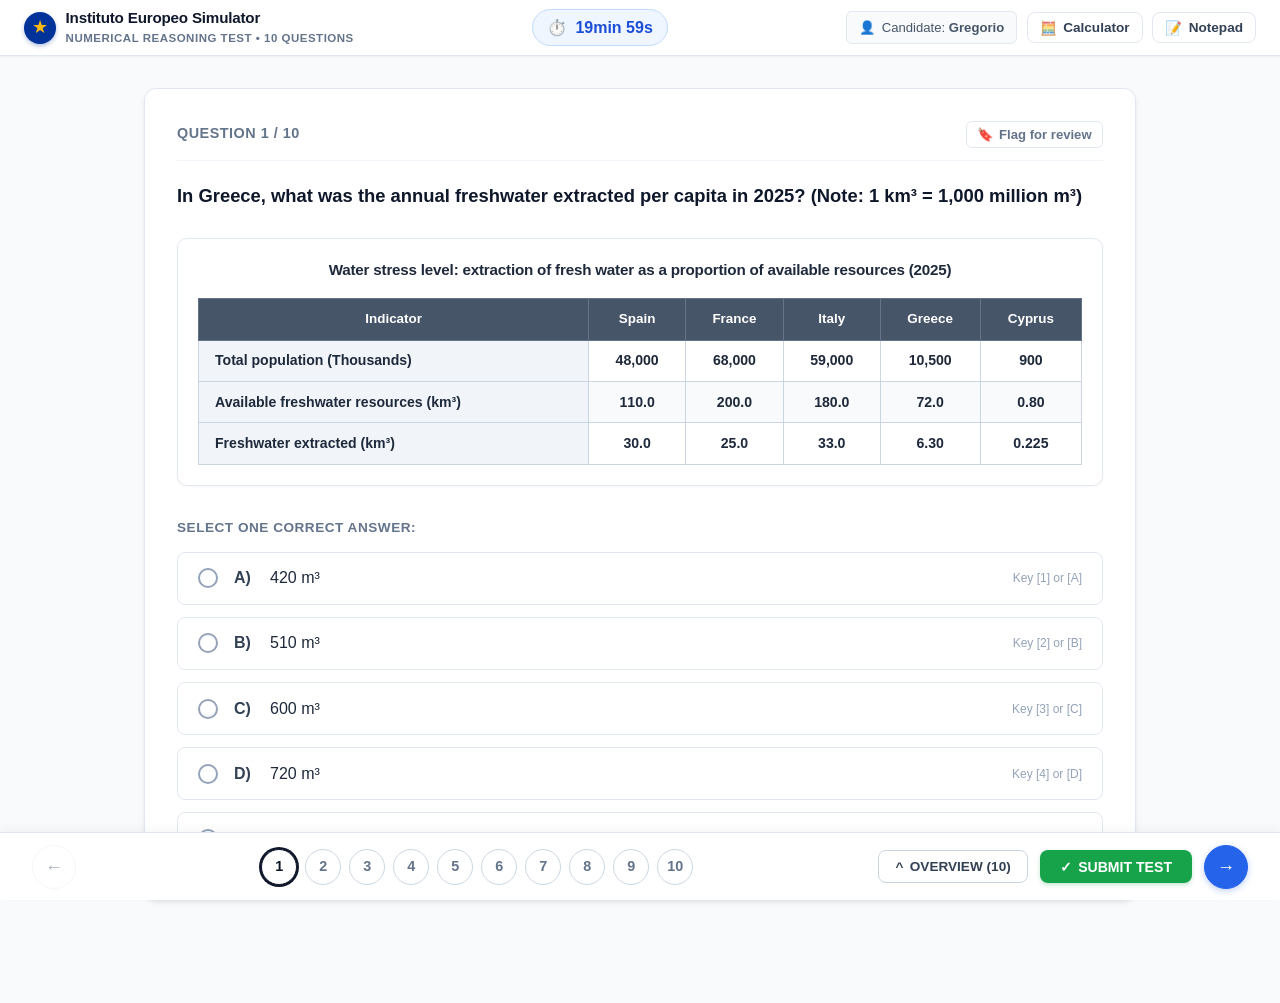
==== epso_simulator_en.html @ 8c7e6b03 "Add official EPSO Numerical Reasoning simulator in English with 10 new questions and HD graphics" ====
<!DOCTYPE html>
<html lang="en">
<head>
  <meta charset="UTF-8">
  <meta name="viewport" content="width=device-width, initial-scale=1.0">
  <title>Instituto Europeo Simulator - Numerical Reasoning Test (EPSO AD5)</title>
  <style>
    :root {
      --primary: #003399;
      --primary-light: #2563eb;
      --primary-dark: #002266;
      --accent: #fdb813;
      --bg: #f8fafc;
      --surface: #ffffff;
      --text: #1e293b;
      --text-muted: #64748b;
      --border: #e2e8f0;
      --border-dark: #cbd5e1;
      --success: #16a34a;
      --success-bg: #dcfce7;
      --danger: #dc2626;
      --danger-bg: #fee2e2;
      --warning: #d97706;
      --warning-bg: #fef3c7;
      --shadow-sm: 0 1px 2px rgba(0,0,0,0.05);
      --shadow: 0 4px 6px -1px rgba(0,0,0,0.1), 0 2px 4px -2px rgba(0,0,0,0.05);
      --shadow-lg: 0 10px 15px -3px rgba(0,0,0,0.1), 0 4px 6px -4px rgba(0,0,0,0.05);
      --font-family: -apple-system, BlinkMacSystemFont, "Segoe UI", Roboto, "Helvetica Neue", Arial, sans-serif;
    }

    * {
      box-sizing: border-box;
      margin: 0;
      padding: 0;
    }

    body {
      font-family: var(--font-family);
      background-color: var(--bg);
      color: var(--text);
      line-height: 1.5;
      min-height: 100vh;
      display: flex;
      flex-direction: column;
      user-select: none;
    }

    /* TOP HEADER */
    .top-header {
      background: #ffffff;
      border-bottom: 1px solid var(--border);
      height: 56px;
      padding: 0 1.5rem;
      display: flex;
      align-items: center;
      justify-content: space-between;
      position: sticky;
      top: 0;
      z-index: 50;
      box-shadow: var(--shadow-sm);
    }

    .header-left {
      display: flex;
      align-items: center;
      gap: 1rem;
    }

    .eu-logo-badge {
      display: flex;
      align-items: center;
      gap: 0.6rem;
      text-decoration: none;
    }

    .eu-star-logo {
      width: 32px;
      height: 32px;
      background: var(--primary);
      border-radius: 50%;
      display: flex;
      align-items: center;
      justify-content: center;
      color: var(--accent);
      font-size: 1.1rem;
      box-shadow: 0 2px 4px rgba(0,51,153,0.3);
    }

    .logo-text-wrap {
      display: flex;
      flex-direction: column;
    }

    .logo-title {
      font-size: 0.95rem;
      font-weight: 700;
      color: #0f172a;
      letter-spacing: -0.2px;
    }

    .logo-sub {
      font-size: 0.72rem;
      color: var(--text-muted);
      text-transform: uppercase;
      font-weight: 600;
      letter-spacing: 0.5px;
    }

    .header-center {
      display: flex;
      align-items: center;
      gap: 0.75rem;
    }

    .timer-pill {
      display: flex;
      align-items: center;
      gap: 0.5rem;
      background: #eff6ff;
      border: 1px solid #bfdbfe;
      color: #1d4ed8;
      padding: 0.35rem 0.9rem;
      border-radius: 9999px;
      font-weight: 700;
      font-size: 1rem;
      font-variant-numeric: tabular-nums;
      transition: all 0.3s ease;
    }

    .timer-pill.warning {
      background: var(--warning-bg);
      border-color: #fde68a;
      color: var(--warning);
      animation: pulseWarning 2s infinite;
    }

    .timer-pill.danger {
      background: var(--danger-bg);
      border-color: #fecaca;
      color: var(--danger);
      animation: pulseDanger 1s infinite;
    }

    @keyframes pulseDanger {
      0%, 100% { transform: scale(1); }
      50% { transform: scale(1.04); }
    }

    .header-right {
      display: flex;
      align-items: center;
      gap: 0.6rem;
    }

    .tool-icon-btn {
      background: #ffffff;
      border: 1px solid var(--border);
      border-radius: 8px;
      padding: 0.4rem 0.75rem;
      font-size: 0.85rem;
      font-weight: 600;
      color: #334155;
      cursor: pointer;
      display: flex;
      align-items: center;
      gap: 0.4rem;
      transition: all 0.2s;
    }

    .tool-icon-btn:hover {
      background: #f1f5f9;
      border-color: var(--border-dark);
      color: #0f172a;
    }

    .candidate-pill {
      font-size: 0.82rem;
      color: #475569;
      background: #f8fafc;
      padding: 0.35rem 0.75rem;
      border-radius: 6px;
      border: 1px solid var(--border);
      display: flex;
      align-items: center;
      gap: 0.4rem;
    }

    /* MAIN CONTAINER */
    .exam-wrapper {
      flex: 1;
      max-width: 1040px;
      width: 100%;
      margin: 0 auto;
      padding: 2rem 1.5rem 6.5rem 1.5rem;
    }

    /* QUESTION CARD */
    .question-card {
      background: #ffffff;
      border-radius: 12px;
      border: 1px solid var(--border);
      box-shadow: var(--shadow);
      padding: 2rem;
      position: relative;
    }

    .question-header {
      display: flex;
      justify-content: space-between;
      align-items: center;
      margin-bottom: 1.25rem;
      border-bottom: 1px solid #f1f5f9;
      padding-bottom: 0.75rem;
    }

    .question-number-badge {
      font-size: 0.9rem;
      font-weight: 700;
      color: var(--text-muted);
      text-transform: uppercase;
      letter-spacing: 0.5px;
    }

    .btn-flag-toggle {
      background: none;
      border: 1px solid var(--border);
      border-radius: 6px;
      padding: 0.3rem 0.65rem;
      font-size: 0.82rem;
      font-weight: 600;
      color: var(--text-muted);
      cursor: pointer;
      display: flex;
      align-items: center;
      gap: 0.35rem;
      transition: all 0.2s;
    }

    .btn-flag-toggle.flagged {
      background: #fef3c7;
      border-color: #f59e0b;
      color: #b45309;
    }

    .question-prompt {
      font-size: 1.15rem;
      font-weight: 600;
      color: #0f172a;
      line-height: 1.6;
      margin-bottom: 1.75rem;
    }

    /* VISUAL CONTAINER (TABLES / CHARTS) */
    .visual-wrapper {
      background: #ffffff;
      border: 1px solid #e2e8f0;
      border-radius: 10px;
      padding: 1.25rem;
      margin-bottom: 2rem;
      box-shadow: 0 1px 3px rgba(0,0,0,0.03);
    }

    .visual-title {
      font-size: 0.95rem;
      font-weight: 700;
      color: #1e293b;
      text-align: center;
      margin-bottom: 1rem;
      letter-spacing: -0.2px;
    }

    .table-container {
      overflow-x: auto;
      margin: 0 auto;
    }

    .official-table {
      width: 100%;
      border-collapse: collapse;
      font-size: 0.88rem;
      text-align: center;
    }

    .official-table th {
      background-color: #475569;
      color: #ffffff;
      font-weight: 600;
      padding: 0.65rem 0.75rem;
      border: 1px solid #64748b;
      font-size: 0.84rem;
    }

    .official-table td {
      padding: 0.6rem 0.75rem;
      border: 1px solid #cbd5e1;
      color: #1e293b;
    }

    .official-table tr:nth-child(even) {
      background-color: #f8fafc;
    }

    .official-table tr:hover {
      background-color: #f1f5f9;
    }

    .official-table .row-header {
      background-color: #f1f5f9;
      font-weight: 600;
      text-align: left;
      padding-left: 1rem;
    }

    /* CHART SVG STYLING */
    .chart-svg-container {
      width: 100%;
      display: flex;
      justify-content: center;
      align-items: center;
    }

    .chart-svg {
      max-width: 100%;
      height: auto;
      display: block;
    }

    /* OPTIONS LIST */
    .options-title {
      font-size: 0.85rem;
      font-weight: 700;
      color: var(--text-muted);
      text-transform: uppercase;
      letter-spacing: 0.5px;
      margin-bottom: 0.85rem;
    }

    .options-list {
      display: flex;
      flex-direction: column;
      gap: 0.75rem;
    }

    .option-item {
      display: flex;
      align-items: center;
      background: #ffffff;
      border: 1.5px solid #e2e8f0;
      border-radius: 8px;
      padding: 0.85rem 1.25rem;
      cursor: pointer;
      transition: all 0.2s cubic-bezier(0.4, 0, 0.2, 1);
      position: relative;
    }

    .option-item:hover {
      border-color: #93c5fd;
      background: #f8fafc;
    }

    .option-item.selected {
      border-color: var(--primary-light);
      background: #eff6ff;
      box-shadow: 0 0 0 1px var(--primary-light);
    }

    .option-radio {
      width: 20px;
      height: 20px;
      border: 2px solid #94a3b8;
      border-radius: 50%;
      margin-right: 1rem;
      display: flex;
      align-items: center;
      justify-content: center;
      flex-shrink: 0;
      transition: all 0.2s;
    }

    .option-item.selected .option-radio {
      border-color: var(--primary-light);
      background: var(--primary-light);
    }

    .option-radio-dot {
      width: 8px;
      height: 8px;
      background: #ffffff;
      border-radius: 50%;
      display: none;
    }

    .option-item.selected .option-radio-dot {
      display: block;
    }

    .option-letter {
      font-weight: 700;
      font-size: 1rem;
      color: #334155;
      margin-right: 0.75rem;
      min-width: 24px;
    }

    .option-item.selected .option-letter {
      color: var(--primary-dark);
    }

    .option-text {
      font-size: 1rem;
      color: #1e293b;
      font-weight: 500;
      flex: 1;
    }

    .option-shortcut {
      font-size: 0.75rem;
      color: #94a3b8;
      margin-left: 0.75rem;
    }

    /* FIXED BOTTOM NAVIGATION BAR */
    .bottom-navbar {
      position: fixed;
      bottom: 0;
      left: 0;
      right: 0;
      height: 68px;
      background: #ffffff;
      border-top: 1px solid var(--border);
      padding: 0 2rem;
      display: flex;
      align-items: center;
      justify-content: space-between;
      box-shadow: 0 -4px 10px rgba(0,0,0,0.03);
      z-index: 45;
    }

    .nav-arrow-btn {
      width: 44px;
      height: 44px;
      border-radius: 50%;
      border: 1px solid var(--border);
      background: #ffffff;
      color: #334155;
      font-size: 1.15rem;
      display: flex;
      align-items: center;
      justify-content: center;
      cursor: pointer;
      transition: all 0.2s;
    }

    .nav-arrow-btn:hover:not(:disabled) {
      background: #f1f5f9;
      border-color: var(--border-dark);
      color: #0f172a;
    }

    .nav-arrow-btn:disabled {
      opacity: 0.4;
      cursor: not-allowed;
    }

    .nav-arrow-btn.btn-next-active {
      background: var(--primary-light);
      border-color: var(--primary-light);
      color: #ffffff;
      box-shadow: 0 2px 6px rgba(37,99,235,0.3);
    }

    .nav-arrow-btn.btn-next-active:hover:not(:disabled) {
      background: #1d4ed8;
      border-color: #1d4ed8;
    }

    .nav-question-matrix {
      display: flex;
      align-items: center;
      gap: 0.5rem;
    }

    .nav-circle {
      width: 36px;
      height: 36px;
      border-radius: 50%;
      border: 1.5px solid #cbd5e1;
      background: #ffffff;
      color: #64748b;
      font-weight: 600;
      font-size: 0.9rem;
      display: flex;
      align-items: center;
      justify-content: center;
      cursor: pointer;
      position: relative;
      transition: all 0.2s;
    }

    .nav-circle:hover {
      border-color: #94a3b8;
      color: #1e293b;
    }

    .nav-circle.active {
      border-color: #0f172a;
      color: #0f172a;
      font-weight: 800;
      box-shadow: 0 0 0 2px #0f172a;
    }

    .nav-circle.answered {
      background: #e0f2fe;
      border-color: #0284c7;
      color: #0369a1;
      font-weight: 700;
    }

    .nav-circle.active.answered {
      border-color: #0f172a;
      box-shadow: 0 0 0 2px #0f172a;
    }

    .nav-circle.flagged::after {
      content: '';
      position: absolute;
      top: -2px;
      right: -2px;
      width: 9px;
      height: 9px;
      background: #f59e0b;
      border-radius: 50%;
      border: 1.5px solid #ffffff;
    }

    .nav-right-actions {
      display: flex;
      align-items: center;
      gap: 0.75rem;
    }

    .btn-overview {
      background: #ffffff;
      border: 1.5px solid #cbd5e1;
      color: #334155;
      font-weight: 700;
      font-size: 0.85rem;
      padding: 0.5rem 1rem;
      border-radius: 8px;
      cursor: pointer;
      display: flex;
      align-items: center;
      gap: 0.4rem;
      transition: all 0.2s;
    }

    .btn-overview:hover {
      background: #f8fafc;
      border-color: #94a3b8;
    }

    .btn-submit-exam {
      background: var(--success);
      color: #ffffff;
      border: none;
      font-weight: 700;
      font-size: 0.88rem;
      padding: 0.55rem 1.25rem;
      border-radius: 8px;
      cursor: pointer;
      display: flex;
      align-items: center;
      gap: 0.4rem;
      transition: all 0.2s;
      box-shadow: 0 2px 4px rgba(22,163,74,0.25);
    }

    .btn-submit-exam:hover {
      background: #15803d;
    }

    /* FLOATING WINDOWS (CALCULATOR & NOTEPAD) */
    .floating-window {
      position: fixed;
      background: #ffffff;
      border-radius: 12px;
      border: 1px solid var(--border-dark);
      box-shadow: var(--shadow-lg);
      z-index: 100;
      display: flex;
      flex-direction: column;
      overflow: hidden;
      width: 320px;
    }

    .floating-window.hidden {
      display: none;
    }

    .window-header {
      background: #f1f5f9;
      border-bottom: 1px solid var(--border);
      padding: 0.65rem 1rem;
      display: flex;
      align-items: center;
      justify-content: space-between;
      cursor: move;
      user-select: none;
    }

    .window-title {
      font-size: 0.85rem;
      font-weight: 700;
      color: #334155;
      display: flex;
      align-items: center;
      gap: 0.4rem;
    }

    .window-close-btn {
      background: none;
      border: none;
      color: #64748b;
      cursor: pointer;
      font-size: 1rem;
      font-weight: 700;
      padding: 0.2rem 0.4rem;
      border-radius: 4px;
    }

    .window-close-btn:hover {
      background: #e2e8f0;
      color: #0f172a;
    }

    /* CALCULATOR STYLES */
    .calc-screen {
      background: #0f172a;
      color: #ffffff;
      padding: 0.75rem 1rem;
      text-align: right;
    }

    .calc-history {
      font-size: 0.75rem;
      color: #94a3b8;
      min-height: 16px;
      overflow: hidden;
      text-overflow: ellipsis;
      white-space: nowrap;
    }

    .calc-main-display {
      font-size: 1.6rem;
      font-weight: 700;
      letter-spacing: 0.5px;
      font-variant-numeric: tabular-nums;
      overflow: hidden;
      text-overflow: ellipsis;
      white-space: nowrap;
    }

    .calc-pad {
      padding: 0.75rem;
      display: grid;
      grid-template-columns: repeat(4, 1fr);
      gap: 0.4rem;
      background: #f8fafc;
    }

    .calc-btn {
      height: 42px;
      background: #ffffff;
      border: 1px solid #cbd5e1;
      border-radius: 6px;
      font-size: 1rem;
      font-weight: 600;
      color: #1e293b;
      cursor: pointer;
      display: flex;
      align-items: center;
      justify-content: center;
      transition: all 0.15s;
    }

    .calc-btn:hover {
      background: #f1f5f9;
      border-color: #94a3b8;
    }

    .calc-btn:active {
      background: #e2e8f0;
      transform: scale(0.97);
    }

    .calc-btn.btn-op {
      background: #e0f2fe;
      border-color: #bae6fd;
      color: #0369a1;
      font-weight: 700;
    }

    .calc-btn.btn-mem {
      background: #fef3c7;
      border-color: #fde68a;
      color: #92400e;
      font-size: 0.8rem;
    }

    .calc-btn.btn-eq {
      background: var(--primary-light);
      border-color: var(--primary-light);
      color: #ffffff;
      font-weight: 700;
      grid-column: span 2;
    }

    .calc-btn.btn-eq:hover {
      background: #1d4ed8;
    }

    /* NOTEPAD STYLES */
    .notepad-area {
      width: 100%;
      height: 220px;
      border: none;
      padding: 0.85rem;
      font-family: monospace;
      font-size: 0.9rem;
      line-height: 1.5;
      resize: vertical;
      outline: none;
      background: #ffffff;
      color: #1e293b;
    }

    .notepad-bar {
      display: flex;
      justify-content: space-between;
      align-items: center;
      padding: 0.5rem 0.85rem;
      background: #f8fafc;
      border-top: 1px solid var(--border);
      font-size: 0.75rem;
      color: var(--text-muted);
    }

    /* MODAL OVERLAYS */
    .modal-backdrop {
      position: fixed;
      top: 0;
      left: 0;
      right: 0;
      bottom: 0;
      background: rgba(15, 23, 42, 0.6);
      backdrop-filter: blur(2px);
      z-index: 1000;
      display: flex;
      align-items: center;
      justify-content: center;
      padding: 1.5rem;
    }

    .modal-backdrop.hidden {
      display: none;
    }

    .modal-box {
      background: #ffffff;
      border-radius: 12px;
      box-shadow: var(--shadow-lg);
      max-width: 580px;
      width: 100%;
      overflow: hidden;
      animation: modalFadeIn 0.2s ease-out;
    }

    @keyframes modalFadeIn {
      from { opacity: 0; transform: scale(0.96); }
      to { opacity: 1; transform: scale(1); }
    }

    .modal-header {
      padding: 1.25rem 1.5rem;
      border-bottom: 1px solid var(--border);
      display: flex;
      align-items: center;
      justify-content: space-between;
      background: #f8fafc;
    }

    .modal-header h3 {
      font-size: 1.1rem;
      color: #0f172a;
      font-weight: 700;
    }

    .modal-body {
      padding: 1.5rem;
      max-height: 70vh;
      overflow-y: auto;
    }

    .modal-footer {
      padding: 1rem 1.5rem;
      border-top: 1px solid var(--border);
      background: #f8fafc;
      display: flex;
      justify-content: flex-end;
      gap: 0.75rem;
    }

    .overview-grid {
      display: grid;
      grid-template-columns: repeat(5, 1fr);
      gap: 0.75rem;
      margin: 1rem 0;
    }

    .overview-item {
      border: 1px solid var(--border);
      border-radius: 8px;
      padding: 0.75rem;
      text-align: center;
      cursor: pointer;
      background: #ffffff;
      transition: all 0.2s;
    }

    .overview-item:hover {
      border-color: var(--primary-light);
      background: #eff6ff;
    }

    .overview-num {
      font-weight: 700;
      font-size: 1rem;
      color: #0f172a;
    }

    .overview-status {
      font-size: 0.72rem;
      text-transform: uppercase;
      font-weight: 700;
      margin-top: 0.25rem;
    }

    .status-unanswered { color: #94a3b8; }
    .status-answered { color: #0284c7; }
    .status-flagged { color: #d97706; }

    /* RESULTS VIEW */
    .results-container {
      max-width: 960px;
      margin: 0 auto;
      padding: 2rem 1.5rem;
    }

    .results-summary-card {
      background: #ffffff;
      border-radius: 12px;
      border: 1px solid var(--border);
      padding: 2.5rem;
      text-align: center;
      margin-bottom: 2rem;
      box-shadow: var(--shadow);
    }

    .results-score-badge {
      display: inline-flex;
      align-items: center;
      justify-content: center;
      width: 110px;
      height: 110px;
      border-radius: 50%;
      background: #eff6ff;
      border: 4px solid var(--primary-light);
      color: var(--primary);
      font-size: 2.2rem;
      font-weight: 800;
      margin-bottom: 1.25rem;
    }

    .results-score-badge.pass {
      background: #dcfce7;
      border-color: #22c55e;
      color: #15803d;
    }

    .results-score-badge.fail {
      background: #fee2e2;
      border-color: #ef4444;
      color: #b91c1c;
    }

    .result-outcome-title {
      font-size: 1.6rem;
      font-weight: 800;
      color: #0f172a;
      margin-bottom: 0.5rem;
    }

    .result-outcome-desc {
      color: var(--text-muted);
      font-size: 1rem;
      max-width: 580px;
      margin: 0 auto 1.5rem auto;
    }

    .stats-pills {
      display: flex;
      justify-content: center;
      gap: 1.5rem;
      flex-wrap: wrap;
      margin-bottom: 1.5rem;
    }

    .stat-pill {
      background: #f8fafc;
      border: 1px solid var(--border);
      border-radius: 8px;
      padding: 0.65rem 1.25rem;
      text-align: center;
    }

    .stat-val {
      font-size: 1.25rem;
      font-weight: 700;
      color: #0f172a;
    }

    .stat-lbl {
      font-size: 0.75rem;
      text-transform: uppercase;
      font-weight: 600;
      color: var(--text-muted);
    }

    .review-section-title {
      font-size: 1.25rem;
      font-weight: 700;
      color: #0f172a;
      margin-bottom: 1.25rem;
      display: flex;
      align-items: center;
      justify-content: space-between;
    }

    .review-card {
      background: #ffffff;
      border: 1px solid var(--border);
      border-radius: 10px;
      padding: 1.5rem;
      margin-bottom: 1.5rem;
      box-shadow: var(--shadow-sm);
    }

    .review-card-header {
      display: flex;
      justify-content: space-between;
      align-items: center;
      margin-bottom: 0.75rem;
      padding-bottom: 0.5rem;
      border-bottom: 1px solid #f1f5f9;
    }

    .review-q-title {
      font-weight: 700;
      font-size: 1rem;
      color: #0f172a;
    }

    .review-badge {
      padding: 0.25rem 0.6rem;
      border-radius: 9999px;
      font-size: 0.78rem;
      font-weight: 700;
    }

    .review-badge.correct {
      background: #dcfce7;
      color: #15803d;
    }

    .review-badge.incorrect {
      background: #fee2e2;
      color: #b91c1c;
    }

    .review-badge.blank {
      background: #f1f5f9;
      color: #64748b;
    }

    .solution-box {
      background: #f0fdf4;
      border: 1px solid #bbf7d0;
      border-radius: 8px;
      padding: 1rem 1.25rem;
      margin-top: 1rem;
    }

    .solution-title {
      font-weight: 700;
      color: #166534;
      font-size: 0.9rem;
      margin-bottom: 0.4rem;
      display: flex;
      align-items: center;
      gap: 0.4rem;
    }

    .solution-text {
      font-size: 0.92rem;
      color: #14532d;
      line-height: 1.6;
    }

    .btn-retake {
      background: var(--primary);
      color: #ffffff;
      border: none;
      padding: 0.75rem 1.75rem;
      font-size: 1rem;
      font-weight: 700;
      border-radius: 8px;
      cursor: pointer;
      transition: all 0.2s;
    }

    .btn-retake:hover {
      background: var(--primary-dark);
    }
  </style>
</head>
<body>

  <!-- TOP HEADER -->
  <header class="top-header">
    <div class="header-left">
      <div class="eu-logo-badge">
        <div class="eu-star-logo">★</div>
        <div class="logo-text-wrap">
          <span class="logo-title">Instituto Europeo Simulator</span>
          <span class="logo-sub">Numerical Reasoning Test • 10 Questions</span>
        </div>
      </div>
    </div>

    <div class="header-center">
      <div id="exam-timer" class="timer-pill" title="Time remaining: 2 minutes per question (Official EPSO format)">
        <span>⏱️</span>
        <span id="timer-display">20min 00s</span>
      </div>
    </div>

    <div class="header-right">
      <div class="candidate-pill">
        <span>👤</span>
        <span>Candidate: <strong>Gregorio</strong></span>
      </div>
      <button id="btn-toggle-calculator" class="tool-icon-btn" title="Open Official Calculator (Alt+C)">
        <span>🧮</span>
        <span>Calculator</span>
      </button>
      <button id="btn-toggle-notepad" class="tool-icon-btn" title="Open Scratchpad / Notes (Alt+N)">
        <span>📝</span>
        <span>Notepad</span>
      </button>
    </div>
  </header>

  <!-- TEST WORKSPACE -->
  <main class="exam-wrapper" id="exam-workspace">
    <div class="question-card">
      <div class="question-header">
        <span class="question-number-badge" id="q-counter">Question 1 / 10</span>
        <button id="btn-flag" class="btn-flag-toggle" title="Flag this question to review later (Key: F)">
          <span id="flag-icon">🔖</span>
          <span id="flag-label">Flag for review</span>
        </button>
      </div>

      <h2 class="question-prompt" id="q-prompt">Loading question...</h2>

      <!-- Visual Area (Table or SVG Chart) -->
      <div class="visual-wrapper" id="visual-container">
        <!-- Rendered dynamically -->
      </div>

      <!-- Multiple Choice Options -->
      <div class="options-title">Select one correct answer:</div>
      <div class="options-list" id="options-container">
        <!-- Rendered dynamically -->
      </div>
    </div>
  </main>

  <!-- FIXED BOTTOM NAVIGATION BAR -->
  <nav class="bottom-navbar" id="bottom-navbar">
    <button id="btn-prev" class="nav-arrow-btn" title="Previous question (←)" disabled>
      ←
    </button>

    <div class="nav-question-matrix" id="nav-matrix">
      <!-- 10 Question Circles -->
    </div>

    <div class="nav-right-actions">
      <button id="btn-open-overview" class="btn-overview" title="Review all question statuses">
        <span>^</span>
        <span>OVERVIEW (10)</span>
      </button>

      <button id="btn-submit" class="btn-submit-exam" title="Finish and grade test">
        <span>✓</span>
        <span>SUBMIT TEST</span>
      </button>

      <button id="btn-next" class="nav-arrow-btn btn-next-active" title="Next question (→)">
        →
      </button>
    </div>
  </nav>

  <!-- RESULTS SCREEN (HIDDEN INITIALLY) -->
  <section class="results-container" id="results-view" style="display:none;">
    <div class="results-summary-card">
      <div id="results-badge" class="results-score-badge pass">8/10</div>
      <h2 class="result-outcome-title" id="results-title">Test Completed Successfully!</h2>
      <p class="result-outcome-desc" id="results-desc">
        You have completed the official EPSO AD5 Numerical Reasoning Test. Here is your detailed score and step-by-step breakdown.
      </p>

      <div class="stats-pills">
        <div class="stat-pill">
          <div class="stat-val" id="stat-score">8 / 10</div>
          <div class="stat-lbl">Final Score</div>
        </div>
        <div class="stat-pill">
          <div class="stat-val" id="stat-percent">80%</div>
          <div class="stat-lbl">Percentage</div>
        </div>
        <div class="stat-pill">
          <div class="stat-val" id="stat-time">14m 20s</div>
          <div class="stat-lbl">Time Elapsed</div>
        </div>
        <div class="stat-pill">
          <div class="stat-val" id="stat-status" style="color:#16a34a;">PASSED</div>
          <div class="stat-lbl">EPSO Threshold (≥ 50%)</div>
        </div>
      </div>

      <button id="btn-retake" class="btn-retake">🔄 Retake Test (New Attempt)</button>
    </div>

    <div class="review-section-title">
      <span>Question-by-Question Detailed Review & Step-by-Step Solutions</span>
    </div>

    <div id="review-cards-list">
      <!-- Generated dynamically -->
    </div>
  </section>

  <!-- FLOATING CALCULATOR -->
  <div id="calc-win" class="floating-window hidden" style="top:75px; right:30px;">
    <div class="window-header" id="calc-drag-handle">
      <div class="window-title">
        <span>🧮</span>
        <span>Official Basic Calculator</span>
      </div>
      <button class="window-close-btn" id="btn-close-calc">✕</button>
    </div>
    <div class="calc-screen">
      <div class="calc-history" id="calc-history">&nbsp;</div>
      <div class="calc-main-display" id="calc-display">0</div>
    </div>
    <div class="calc-pad">
      <button class="calc-btn btn-mem" data-action="mc">MC</button>
      <button class="calc-btn btn-mem" data-action="mr">MR</button>
      <button class="calc-btn btn-mem" data-action="m-minus">M-</button>
      <button class="calc-btn btn-mem" data-action="m-plus">M+</button>

      <button class="calc-btn" data-action="c">C</button>
      <button class="calc-btn" data-action="ce">CE</button>
      <button class="calc-btn" data-action="backspace">⌫</button>
      <button class="calc-btn btn-op" data-action="div">÷</button>

      <button class="calc-btn" data-num="7">7</button>
      <button class="calc-btn" data-num="8">8</button>
      <button class="calc-btn" data-num="9">9</button>
      <button class="calc-btn btn-op" data-action="mul">×</button>

      <button class="calc-btn" data-num="4">4</button>
      <button class="calc-btn" data-num="5">5</button>
      <button class="calc-btn" data-num="6">6</button>
      <button class="calc-btn btn-op" data-action="sub">-</button>

      <button class="calc-btn" data-num="1">1</button>
      <button class="calc-btn" data-num="2">2</button>
      <button class="calc-btn" data-num="3">3</button>
      <button class="calc-btn btn-op" data-action="add">+</button>

      <button class="calc-btn" data-action="sqrt">√</button>
      <button class="calc-btn" data-num="0">0</button>
      <button class="calc-btn" data-action="dot">.</button>
      <button class="calc-btn btn-op" data-action="pct">%</button>

      <button class="calc-btn btn-eq" data-action="eq" style="grid-column: span 4;">=</button>
    </div>
  </div>

  <!-- FLOATING NOTEPAD -->
  <div id="notepad-win" class="floating-window hidden" style="top:75px; left:30px; width:340px;">
    <div class="window-header" id="notepad-drag-handle">
      <div class="window-title">
        <span>📝</span>
        <span>Scratchpad / Rough Work</span>
      </div>
      <button class="window-close-btn" id="btn-close-notepad">✕</button>
    </div>
    <textarea id="notepad-text" class="notepad-area" placeholder="Type your rough calculations or notes here..."></textarea>
    <div class="notepad-bar">
      <span id="notepad-chars">0 characters</span>
      <div>
        <button id="btn-copy-notes" style="background:none; border:1px solid #cbd5e1; border-radius:4px; padding:2px 6px; font-size:0.75rem; cursor:pointer;">Copy</button>
        <button id="btn-clear-notes" style="background:none; border:1px solid #cbd5e1; border-radius:4px; padding:2px 6px; font-size:0.75rem; cursor:pointer; margin-left:4px;">Clear</button>
      </div>
    </div>
  </div>

  <!-- OVERVIEW MODAL -->
  <div id="overview-modal" class="modal-backdrop hidden">
    <div class="modal-box">
      <div class="modal-header">
        <h3>Test Overview (10 Questions)</h3>
        <button class="window-close-btn" id="btn-close-overview">✕</button>
      </div>
      <div class="modal-body">
        <p style="font-size:0.9rem; color:var(--text-muted); margin-bottom:1rem;">
          Click on any question number below to jump directly to it:
        </p>
        <div class="overview-grid" id="modal-overview-grid">
          <!-- Populated by JS -->
        </div>
        <div style="display:flex; justify-content:space-around; background:#f8fafc; border:1px solid var(--border); padding:0.75rem; border-radius:8px; font-size:0.8rem; margin-top:1rem;">
          <div><strong id="modal-answered-count">0</strong> Answered</div>
          <div><strong id="modal-unanswered-count">10</strong> Unanswered</div>
          <div><strong id="modal-flagged-count">0</strong> Flagged</div>
        </div>
      </div>
      <div class="modal-footer">
        <button class="btn-overview" id="btn-modal-return">Return to Test</button>
        <button class="btn-submit-exam" id="btn-modal-submit">Submit Test Now</button>
      </div>
    </div>
  </div>

  <!-- CONFIRM SUBMISSION MODAL -->
  <div id="confirm-modal" class="modal-backdrop hidden">
    <div class="modal-box">
      <div class="modal-header">
        <h3 id="confirm-title">Finish Test Confirmation</h3>
        <button class="window-close-btn" id="btn-close-confirm">✕</button>
      </div>
      <div class="modal-body">
        <p id="confirm-text" style="font-size:0.95rem; line-height:1.6; color:#334155;">
          Are you sure you want to finish and submit your test now?
        </p>
      </div>
      <div class="modal-footer">
        <button class="btn-overview" id="btn-cancel-submit">Keep Working</button>
        <button class="btn-submit-exam" id="btn-final-confirm">Yes, Submit Now</button>
      </div>
    </div>
  </div>

  <!-- TEST LOGIC SCRIPT -->
  <script>
    // 10 BRAND NEW, EASY NUMERICAL REASONING QUESTIONS (EPSO AD5 FORMAT)
    // 2 minutes per question -> 20 minutes (1200 seconds)
    const QUESTIONS_DATA = [
      {
        id: 1,
        title: "Water stress & freshwater extraction per capita (2025)",
        prompt: "In Greece, what was the annual freshwater extracted per capita in 2025? (Note: 1 km³ = 1,000 million m³)",
        visualType: "table",
        visualTitle: "Water stress level: extraction of fresh water as a proportion of available resources (2025)",
        tableData: {
          headers: ["Indicator", "Spain", "France", "Italy", "Greece", "Cyprus"],
          rows: [
            ["Total population (Thousands)", "48,000", "68,000", "59,000", "10,500", "900"],
            ["Available freshwater resources (km³)", "110.0", "200.0", "180.0", "72.0", "0.80"],
            ["Freshwater extracted (km³)", "30.0", "25.0", "33.0", "6.30", "0.225"]
          ]
        },
        options: [
          { letter: "A", text: "420 m³" },
          { letter: "B", text: "510 m³" },
          { letter: "C", text: "600 m³" },
          { letter: "D", text: "720 m³" },
          { letter: "E", text: "850 m³" }
        ],
        correct: "C",
        solution: "<strong>Gregorio's 2-Step Method:</strong><br>1. Convert Greece's extracted water to cubic metres: 6.30 km³ = 6,300 million m³.<br>2. Divide by total population (10,500 thousand = 10.5 million): <strong>6,300 ÷ 10.5 = 600 m³ per capita</strong>."
      },
      {
        id: 2,
        title: "Annual Electric Vehicle (EV) Deliveries by Brand",
        prompt: "What was the total combined number of electric vehicles delivered in 2025 by Voltix and EcoCar?",
        visualType: "svg_bar_ev",
        visualTitle: "Annual Electric Vehicle (EV) Deliveries by Brand in 2025 (in thousands of units)",
        options: [
          { letter: "A", text: "195,000 units" },
          { letter: "B", text: "205,000 units" },
          { letter: "C", text: "215,000 units" },
          { letter: "D", text: "220,000 units" },
          { letter: "E", text: "235,000 units" }
        ],
        correct: "B",
        solution: "<strong>Gregorio's 2-Step Method:</strong><br>1. Read deliveries directly from the chart: Voltix = 120 thousand; EcoCar = 85 thousand.<br>2. Add both amounts: 120 + 85 = 205 thousand = <strong>205,000 units</strong>."
      },
      {
        id: 3,
        title: "Foreign Language Courses in Secondary Education",
        prompt: "In Portugal, how many secondary school students were studying French in 2025?",
        visualType: "table",
        visualTitle: "Secondary School Students Enrolled in Foreign Language Courses (2025)",
        tableData: {
          headers: ["Country", "Total Students Enrolled", "% Studying English", "% Studying German", "% Studying French"],
          rows: [
            ["Austria", "400,000", "95%", "10%", "25%"],
            ["Portugal", "350,000", "90%", "8%", "30%"],
            ["Poland", "800,000", "85%", "40%", "12%"],
            ["Denmark", "250,000", "96%", "45%", "15%"],
            ["Ireland", "300,000", "20%", "15%", "60%"]
          ]
        },
        options: [
          { letter: "A", text: "70,000 students" },
          { letter: "B", text: "85,000 students" },
          { letter: "C", text: "95,000 students" },
          { letter: "D", text: "105,000 students" },
          { letter: "E", text: "120,000 students" }
        ],
        correct: "D",
        solution: "<strong>Gregorio's 2-Step Method:</strong><br>1. Locate Portugal in the table: 350,000 enrolled students and 30% studying French.<br>2. Calculate: 350,000 × 0.30 = <strong>105,000 students</strong>."
      },
      {
        id: 4,
        title: "External Technical Consultant Daily Rates & Allowances",
        prompt: "An EU agency plans to hire Andrés for a 10-day onsite assignment. What is the total cost of hiring Andrés for the entire assignment (including daily fee, subsistence, and transport allowances)?",
        visualType: "svg_grouped_rates",
        visualTitle: "Shortlisted Technical Consultants: Daily Remuneration Rates (in €)",
        options: [
          { letter: "A", text: "€2,300" },
          { letter: "B", text: "€2,500" },
          { letter: "C", text: "€2,100" },
          { letter: "D", text: "€1,800" },
          { letter: "E", text: "€2,800" }
        ],
        correct: "A",
        solution: "<strong>Gregorio's 2-Step Method:</strong><br>1. Sum Andrés' daily costs from the chart: €150 (Fee) + €70 (Subsistence) + €10 (Transport) = €230 per day.<br>2. Multiply by 10 days: €230 × 10 = <strong>€2,300</strong>."
      },
      {
        id: 5,
        title: "European Research & Innovation Fund Budget Allocation",
        prompt: "If the total budget for the European Research & Innovation Fund is €400 million, what amount (in millions of euros) is allocated to Public Health & Vaccines?",
        visualType: "svg_donut_budget",
        visualTitle: "European Research & Innovation Fund: Annual Budget Distribution (Total: €400 Million)",
        options: [
          { letter: "A", text: "€40 million" },
          { letter: "B", text: "€60 million" },
          { letter: "C", text: "€70 million" },
          { letter: "D", text: "€75 million" },
          { letter: "E", text: "€80 million" }
        ],
        correct: "E",
        solution: "<strong>Gregorio's 2-Step Method:</strong><br>1. Read the share for Public Health & Vaccines from the donut chart: 20%.<br>2. Calculate 20% of €400 million: 400 × 0.20 = <strong>€80 million</strong>."
      },
      {
        id: 6,
        title: "Healthcare Infrastructure and Medical Staffing",
        prompt: "How many practicing doctors are there in the Coastal Region?",
        visualType: "table",
        visualTitle: "Healthcare Staffing and Infrastructure Across European Regions (2025)",
        tableData: {
          headers: ["Region", "Population (Millions)", "Hospital Beds per 1,000 residents", "Practicing Doctors per 1,000 residents"],
          rows: [
            ["Central Region", "5.0", "4.2", "3.6"],
            ["Coastal Region", "3.0", "3.5", "3.0"],
            ["Alpine Region", "2.0", "5.5", "4.2"],
            ["Western Region", "4.0", "4.0", "3.5"],
            ["Northern Region", "6.0", "4.5", "3.8"]
          ]
        },
        options: [
          { letter: "A", text: "6,500 doctors" },
          { letter: "B", text: "9,000 doctors" },
          { letter: "C", text: "10,500 doctors" },
          { letter: "D", text: "12,000 doctors" },
          { letter: "E", text: "15,000 doctors" }
        ],
        correct: "B",
        solution: "<strong>Gregorio's 2-Step Method:</strong><br>1. Coastal Region population in thousands = 3.0 million = 3,000 thousand.<br>2. Multiply by the rate of doctors: 3,000 × 3.0 = <strong>9,000 practicing doctors</strong>."
      },
      {
        id: 7,
        title: "Municipal Solid Waste Recycling Performance",
        prompt: "In 2025, the city of Valencia generated 300,000 tonnes of municipal solid waste. Based on its recycling rate, how many tonnes of waste were successfully recycled?",
        visualType: "svg_horizontal_waste",
        visualTitle: "Municipal Solid Waste Recycling Rate in Selected European Cities (2025)",
        options: [
          { letter: "A", text: "90,000 tonnes" },
          { letter: "B", text: "100,000 tonnes" },
          { letter: "C", text: "110,000 tonnes" },
          { letter: "D", text: "120,000 tonnes" },
          { letter: "E", text: "135,000 tonnes" }
        ],
        correct: "D",
        solution: "<strong>Gregorio's 2-Step Method:</strong><br>1. Read Valencia's recycling rate from the chart: 40%.<br>2. Calculate 40% of 300,000 tonnes: 300,000 × 0.40 = <strong>120,000 tonnes</strong>."
      },
      {
        id: 8,
        title: "International Tourism Arrivals & Average Spending",
        prompt: "What was the total revenue (in billions of euros, where €1 billion = €1,000 million) generated by international visitors in Italy in 2025?",
        visualType: "table",
        visualTitle: "International Tourism Arrivals and Average Spending (2025)",
        tableData: {
          headers: ["Destination Country", "International Visitors (Millions)", "Average Expenditure per Visitor (€)"],
          rows: [
            ["Spain", "85", "€1,150"],
            ["Italy", "65", "€1,000"],
            ["France", "90", "€900"],
            ["Greece", "32", "€800"],
            ["Croatia", "18", "€700"]
          ]
        },
        options: [
          { letter: "A", text: "€45 billion" },
          { letter: "B", text: "€55 billion" },
          { letter: "C", text: "€65 billion" },
          { letter: "D", text: "€75 billion" },
          { letter: "E", text: "€85 billion" }
        ],
        correct: "C",
        solution: "<strong>Gregorio's 2-Step Method:</strong><br>1. From table: 65 million visitors in Italy with an average spend of €1,000.<br>2. Multiply: 65 million × €1,000 = €65,000 million = <strong>€65 billion</strong>."
      },
      {
        id: 9,
        title: "Average Monthly Household Broadband Cost (2022 - 2025)",
        prompt: "Between 2022 and 2025, what was the percentage increase in the average monthly broadband cost in Poland?",
        visualType: "svg_line_broadband",
        visualTitle: "Average Monthly Household High-Speed Broadband Cost (2022 - 2025, in €)",
        options: [
          { letter: "A", text: "25%" },
          { letter: "B", text: "20%" },
          { letter: "C", text: "30%" },
          { letter: "D", text: "15%" },
          { letter: "E", text: "35%" }
        ],
        correct: "A",
        solution: "<strong>Gregorio's 2-Step Method:</strong><br>1. Calculate the cost difference in Poland: €25 (in 2025) - €20 (in 2022) = €5 increase.<br>2. Divide by the initial value: (5 ÷ 20) × 100% = <strong>25%</strong>."
      },
      {
        id: 10,
        title: "Renewable Electricity Generation by Source (2025)",
        prompt: "In Germany, what proportion of total renewable electricity generated in 2025 was produced by Solar power?",
        visualType: "svg_stacked_renewables",
        visualTitle: "Annual Renewable Electricity Generation by Source (2025, in Terawatt-hours - TWh)",
        options: [
          { letter: "A", text: "20%" },
          { letter: "B", text: "25%" },
          { letter: "C", text: "35%" },
          { letter: "D", text: "40%" },
          { letter: "E", text: "30%" }
        ],
        correct: "E",
        solution: "<strong>Gregorio's 2-Step Method:</strong><br>1. Compute Germany's total renewable output: 120 (Wind) + 60 (Solar) + 20 (Hydro) = 200 TWh.<br>2. Find Solar proportion: 60 ÷ 200 = 0.30 = <strong>30%</strong>."
      }
    ];

    // STATE
    let currentIndex = 0;
    let userAnswers = new Array(10).fill(null);
    let flaggedQuestions = new Array(10).fill(false);
    let timeRemaining = 1200; // 20 minutes (120 seconds per question = 2 min/question)
    let timerInterval = null;
    let isFinished = false;

    // INIT
    window.addEventListener('DOMContentLoaded', () => {
      initMatrix();
      renderQuestion(0);
      startTimer();
      setupEventListeners();
      setupCalculator();
      setupNotepad();
    });

    // NAVIGATION MATRIX
    function initMatrix() {
      const matrix = document.getElementById('nav-matrix');
      matrix.innerHTML = '';
      for (let i = 0; i < 10; i++) {
        const circle = document.createElement('div');
        circle.className = `nav-circle ${i === 0 ? 'active' : ''}`;
        circle.id = `nav-c-${i}`;
        circle.textContent = (i + 1);
        circle.title = `Jump to Question ${i + 1}`;
        circle.addEventListener('click', () => {
          if (!isFinished) {
            goToQuestion(i);
          }
        });
        matrix.appendChild(circle);
      }
    }

    function updateMatrix() {
      for (let i = 0; i < 10; i++) {
        const circle = document.getElementById(`nav-c-${i}`);
        if (!circle) continue;
        circle.className = 'nav-circle';
        if (i === currentIndex) circle.classList.add('active');
        if (userAnswers[i] !== null) circle.classList.add('answered');
        if (flaggedQuestions[i]) circle.classList.add('flagged');
      }
    }

    // RENDER QUESTION
    function renderQuestion(index) {
      currentIndex = index;
      const q = QUESTIONS_DATA[index];

      // Counter
      document.getElementById('q-counter').textContent = `Question ${index + 1} / 10`;

      // Prompt
      document.getElementById('q-prompt').textContent = q.prompt;

      // Flag state
      const btnFlag = document.getElementById('btn-flag');
      if (flaggedQuestions[index]) {
        btnFlag.classList.add('flagged');
        document.getElementById('flag-label').textContent = 'Flagged for review';
      } else {
        btnFlag.classList.remove('flagged');
        document.getElementById('flag-label').textContent = 'Flag for review';
      }

      // Render Visual
      renderVisual(q);

      // Render Options
      const optContainer = document.getElementById('options-container');
      optContainer.innerHTML = '';
      const currentSelected = userAnswers[index];

      q.options.forEach((opt, optIdx) => {
        const isSelected = currentSelected === opt.letter;
        const item = document.createElement('div');
        item.className = `option-item ${isSelected ? 'selected' : ''}`;
        item.setAttribute('data-letter', opt.letter);
        item.innerHTML = `
          <div class="option-radio">
            <div class="option-radio-dot"></div>
          </div>
          <div class="option-letter">${opt.letter})</div>
          <div class="option-text">${opt.text}</div>
          <div class="option-shortcut">Key [${optIdx + 1}] or [${opt.letter}]</div>
        `;
        item.addEventListener('click', () => {
          selectAnswer(opt.letter);
        });
        optContainer.appendChild(item);
      });

      // Update Nav Buttons
      document.getElementById('btn-prev').disabled = (index === 0);
      const btnNext = document.getElementById('btn-next');
      if (index === 9) {
        btnNext.disabled = true;
        btnNext.classList.remove('btn-next-active');
      } else {
        btnNext.disabled = false;
        btnNext.classList.add('btn-next-active');
      }

      updateMatrix();
    }

    // RENDER VISUAL (TABLES / HIGH RESOLUTION SVG CHARTS)
    function renderVisual(q) {
      const container = document.getElementById('visual-container');
      container.innerHTML = `<div class="visual-title">${q.visualTitle}</div>`;

      if (q.visualType === 'table') {
        let tableHtml = '<div class="table-container"><table class="official-table">';
        // Headers
        tableHtml += '<thead><tr>';
        q.tableData.headers.forEach(h => {
          tableHtml += `<th>${h}</th>`;
        });
        tableHtml += '</tr></thead><tbody>';
        // Rows
        q.tableData.rows.forEach(r => {
          tableHtml += '<tr>';
          r.forEach((cell, idx) => {
            if (idx === 0) {
              tableHtml += `<td class="row-header">${cell}</td>`;
            } else {
              tableHtml += `<td><strong>${cell}</strong></td>`;
            }
          });
          tableHtml += '</tr>';
        });
        tableHtml += '</tbody></table></div>';
        container.innerHTML += tableHtml;
      } 
      else if (q.visualType === 'svg_bar_ev') {
        // High clarity vertical bar chart for EV deliveries
        container.innerHTML += `
          <div class="chart-svg-container">
            <svg class="chart-svg" viewBox="0 0 650 280" width="650" height="280">
              <rect width="650" height="280" fill="#ffffff"/>
              <!-- Grid lines -->
              <line x1="80" y1="220" x2="600" y2="220" stroke="#cbd5e1" stroke-width="1.5"/>
              <line x1="80" y1="170" x2="600" y2="170" stroke="#e2e8f0" stroke-width="1" stroke-dasharray="4"/>
              <line x1="80" y1="120" x2="600" y2="120" stroke="#e2e8f0" stroke-width="1" stroke-dasharray="4"/>
              <line x1="80" y1="70" x2="600" y2="70" stroke="#e2e8f0" stroke-width="1" stroke-dasharray="4"/>
              
              <!-- Y Axis labels -->
              <text x="70" y="225" font-size="12" fill="#64748b" text-anchor="end">0k</text>
              <text x="70" y="175" font-size="12" fill="#64748b" text-anchor="end">50k</text>
              <text x="70" y="125" font-size="12" fill="#64748b" text-anchor="end">100k</text>
              <text x="70" y="75" font-size="12" fill="#64748b" text-anchor="end">150k</text>

              <!-- Bars with explicit top value labels -->
              <!-- Voltix: 120k -->
              <rect x="110" y="100" width="65" height="120" fill="#0284c7" rx="4"/>
              <text x="142" y="90" font-size="13" font-weight="700" fill="#0369a1" text-anchor="middle">120k</text>
              <text x="142" y="242" font-size="12" font-weight="600" fill="#1e293b" text-anchor="middle">Voltix</text>

              <!-- Nordic Auto: 95k -->
              <rect x="210" y="125" width="65" height="95" fill="#3b82f6" rx="4"/>
              <text x="242" y="115" font-size="13" font-weight="700" fill="#1d4ed8" text-anchor="middle">95k</text>
              <text x="242" y="242" font-size="12" font-weight="600" fill="#1e293b" text-anchor="middle">Nordic Auto</text>

              <!-- EcoCar: 85k -->
              <rect x="310" y="135" width="65" height="85" fill="#10b981" rx="4"/>
              <text x="342" y="125" font-size="13" font-weight="700" fill="#047857" text-anchor="middle">85k</text>
              <text x="342" y="242" font-size="12" font-weight="600" fill="#1e293b" text-anchor="middle">EcoCar</text>

              <!-- GreenDrive: 60k -->
              <rect x="410" y="160" width="65" height="60" fill="#f59e0b" rx="4"/>
              <text x="442" y="150" font-size="13" font-weight="700" fill="#b45309" text-anchor="middle">60k</text>
              <text x="442" y="242" font-size="12" font-weight="600" fill="#1e293b" text-anchor="middle">GreenDrive</text>

              <!-- TerraMotors: 40k -->
              <rect x="510" y="180" width="65" height="40" fill="#8b5cf6" rx="4"/>
              <text x="542" y="170" font-size="13" font-weight="700" fill="#6d28d9" text-anchor="middle">40k</text>
              <text x="542" y="242" font-size="12" font-weight="600" fill="#1e293b" text-anchor="middle">TerraMotors</text>
            </svg>
          </div>
        `;
      }
      else if (q.visualType === 'svg_grouped_rates') {
        // Grouped column chart for consultant allowances
        container.innerHTML += `
          <div class="chart-svg-container">
            <svg class="chart-svg" viewBox="0 0 700 290" width="700" height="290">
              <rect width="700" height="290" fill="#ffffff"/>
              <!-- Legend -->
              <g transform="translate(180, 15)">
                <rect x="0" y="0" width="16" height="12" fill="#0284c7" rx="2"/>
                <text x="22" y="10" font-size="12" fill="#334155" font-weight="600">Daily Fee</text>

                <rect x="110" y="0" width="16" height="12" fill="#ef4444" rx="2"/>
                <text x="132" y="10" font-size="12" fill="#334155" font-weight="600">Subsistence</text>

                <rect x="235" y="0" width="16" height="12" fill="#10b981" rx="2"/>
                <text x="257" y="10" font-size="12" fill="#334155" font-weight="600">Transport</text>
              </g>

              <!-- Grid -->
              <line x1="70" y1="230" x2="660" y2="230" stroke="#cbd5e1" stroke-width="1.5"/>
              <line x1="70" y1="180" x2="660" y2="180" stroke="#f1f5f9" stroke-width="1"/>
              <line x1="70" y1="130" x2="660" y2="130" stroke="#f1f5f9" stroke-width="1"/>
              <line x1="70" y1="80" x2="660" y2="80" stroke="#f1f5f9" stroke-width="1"/>

              <!-- Y Axis labels -->
              <text x="60" y="234" font-size="11" fill="#64748b" text-anchor="end">€0</text>
              <text x="60" y="184" font-size="11" fill="#64748b" text-anchor="end">€100</text>
              <text x="60" y="134" font-size="11" fill="#64748b" text-anchor="end">€200</text>
              <text x="60" y="84" font-size="11" fill="#64748b" text-anchor="end">€300</text>

              <!-- María: Fee 200, Sub 80, Tr 20 -->
              <g transform="translate(90, 0)">
                <rect x="0" y="130" width="24" height="100" fill="#0284c7" rx="2"/>
                <text x="12" y="122" font-size="11" font-weight="700" fill="#0284c7" text-anchor="middle">200</text>
                <rect x="26" y="190" width="24" height="40" fill="#ef4444" rx="2"/>
                <text x="38" y="182" font-size="11" font-weight="700" fill="#ef4444" text-anchor="middle">80</text>
                <rect x="52" y="220" width="24" height="10" fill="#10b981" rx="2"/>
                <text x="64" y="212" font-size="11" font-weight="700" fill="#10b981" text-anchor="middle">20</text>
                <text x="38" y="252" font-size="12" font-weight="600" fill="#1e293b" text-anchor="middle">María</text>
              </g>

              <!-- Alberto: Fee 180, Sub 90, Tr 10 -->
              <g transform="translate(205, 0)">
                <rect x="0" y="140" width="24" height="90" fill="#0284c7" rx="2"/>
                <text x="12" y="132" font-size="11" font-weight="700" fill="#0284c7" text-anchor="middle">180</text>
                <rect x="26" y="185" width="24" height="45" fill="#ef4444" rx="2"/>
                <text x="38" y="177" font-size="11" font-weight="700" fill="#ef4444" text-anchor="middle">90</text>
                <rect x="52" y="225" width="24" height="5" fill="#10b981" rx="2"/>
                <text x="64" y="218" font-size="11" font-weight="700" fill="#10b981" text-anchor="middle">10</text>
                <text x="38" y="252" font-size="12" font-weight="600" fill="#1e293b" text-anchor="middle">Alberto</text>
              </g>

              <!-- Olga: Fee 220, Sub 60, Tr 20 -->
              <g transform="translate(320, 0)">
                <rect x="0" y="120" width="24" height="110" fill="#0284c7" rx="2"/>
                <text x="12" y="112" font-size="11" font-weight="700" fill="#0284c7" text-anchor="middle">220</text>
                <rect x="26" y="200" width="24" height="30" fill="#ef4444" rx="2"/>
                <text x="38" y="192" font-size="11" font-weight="700" fill="#ef4444" text-anchor="middle">60</text>
                <rect x="52" y="220" width="24" height="10" fill="#10b981" rx="2"/>
                <text x="64" y="212" font-size="11" font-weight="700" fill="#10b981" text-anchor="middle">20</text>
                <text x="38" y="252" font-size="12" font-weight="600" fill="#1e293b" text-anchor="middle">Olga</text>
              </g>

              <!-- Andrés: Fee 150, Sub 70, Tr 10 (Target Candidate) -->
              <g transform="translate(435, 0)">
                <rect x="0" y="155" width="24" height="75" fill="#0284c7" rx="2"/>
                <text x="12" y="147" font-size="11" font-weight="700" fill="#0284c7" text-anchor="middle">150</text>
                <rect x="26" y="195" width="24" height="35" fill="#ef4444" rx="2"/>
                <text x="38" y="187" font-size="11" font-weight="700" fill="#ef4444" text-anchor="middle">70</text>
                <rect x="52" y="225" width="24" height="5" fill="#10b981" rx="2"/>
                <text x="64" y="218" font-size="11" font-weight="700" fill="#10b981" text-anchor="middle">10</text>
                <text x="38" y="252" font-size="12" font-weight="700" fill="#0f172a" text-anchor="middle">Andrés</text>
              </g>

              <!-- Silvia: Fee 170, Sub 80, Tr 10 -->
              <g transform="translate(550, 0)">
                <rect x="0" y="145" width="24" height="85" fill="#0284c7" rx="2"/>
                <text x="12" y="137" font-size="11" font-weight="700" fill="#0284c7" text-anchor="middle">170</text>
                <rect x="26" y="190" width="24" height="40" fill="#ef4444" rx="2"/>
                <text x="38" y="182" font-size="11" font-weight="700" fill="#ef4444" text-anchor="middle">80</text>
                <rect x="52" y="225" width="24" height="5" fill="#10b981" rx="2"/>
                <text x="64" y="218" font-size="11" font-weight="700" fill="#10b981" text-anchor="middle">10</text>
                <text x="38" y="252" font-size="12" font-weight="600" fill="#1e293b" text-anchor="middle">Silvia</text>
              </g>
            </svg>
          </div>
        `;
      }
      else if (q.visualType === 'svg_donut_budget') {
        // High quality Donut Chart for Research & Innovation Fund
        container.innerHTML += `
          <div class="chart-svg-container">
            <svg class="chart-svg" viewBox="0 0 620 280" width="620" height="280">
              <rect width="620" height="280" fill="#ffffff"/>
              <!-- Donut Center -->
              <g transform="translate(170, 140)">
                <!-- 35% Green Transition: angles 0 to 126 deg -->
                <path d="M 0 -95 A 95 95 0 0 1 76.85 55.84 L 44.5 32.33 A 55 55 0 0 0 0 -55 Z" fill="#10b981"/>
                <!-- 30% Digital & AI: angles 126 to 234 deg -->
                <path d="M 76.85 55.84 A 95 95 0 0 1 -76.85 55.84 L -44.5 32.33 A 55 55 0 0 0 44.5 32.33 Z" fill="#0284c7"/>
                <!-- 20% Health & Vaccines: angles 234 to 306 deg -->
                <path d="M -76.85 55.84 A 95 95 0 0 1 -76.85 -55.84 L -44.5 -32.33 A 55 55 0 0 0 -44.5 32.33 Z" fill="#f59e0b"/>
                <!-- 10% Sustainable Agriculture: angles 306 to 342 deg -->
                <path d="M -76.85 -55.84 A 95 95 0 0 1 -29.35 -90.35 L -17.0 -52.31 A 55 55 0 0 0 -44.5 -32.33 Z" fill="#8b5cf6"/>
                <!-- 5% Circular Economy: angles 342 to 360 deg -->
                <path d="M -29.35 -90.35 A 95 95 0 0 1 0 -95 L 0 -55 A 55 55 0 0 0 -17.0 -52.31 Z" fill="#ef4444"/>
                
                <!-- Inner Circle Label -->
                <circle cx="0" cy="0" r="50" fill="#ffffff"/>
                <text x="0" y="-5" font-size="14" font-weight="800" fill="#0f172a" text-anchor="middle">TOTAL</text>
                <text x="0" y="16" font-size="13" font-weight="700" fill="#2563eb" text-anchor="middle">€400 M</text>
              </g>

              <!-- Donut Legend with Values -->
              <g transform="translate(320, 45)">
                <!-- Green -->
                <rect x="0" y="0" width="16" height="16" fill="#10b981" rx="3"/>
                <text x="26" y="13" font-size="13" font-weight="600" fill="#1e293b">Green Transition & Clean Energy</text>
                <text x="26" y="30" font-size="12" font-weight="700" fill="#047857">35% (€140 Million)</text>

                <!-- Digital -->
                <rect x="0" y="45" width="16" height="16" fill="#0284c7" rx="3"/>
                <text x="26" y="58" font-size="13" font-weight="600" fill="#1e293b">Digital Transformation & AI</text>
                <text x="26" y="75" font-size="12" font-weight="700" fill="#0369a1">30% (€120 Million)</text>

                <!-- Health -->
                <rect x="0" y="90" width="16" height="16" fill="#f59e0b" rx="3"/>
                <text x="26" y="103" font-size="13" font-weight="700" fill="#0f172a">Public Health & Vaccines</text>
                <text x="26" y="120" font-size="12" font-weight="700" fill="#b45309">20% (€80 Million)</text>

                <!-- Agriculture -->
                <rect x="0" y="135" width="16" height="16" fill="#8b5cf6" rx="3"/>
                <text x="26" y="148" font-size="13" font-weight="600" fill="#1e293b">Sustainable Agriculture</text>
                <text x="26" y="165" font-size="12" font-weight="700" fill="#6d28d9">10% (€40 Million)</text>

                <!-- Circular -->
                <rect x="0" y="180" width="16" height="16" fill="#ef4444" rx="3"/>
                <text x="26" y="193" font-size="13" font-weight="600" fill="#1e293b">Circular Economy & Materials</text>
                <text x="26" y="210" font-size="12" font-weight="700" fill="#b91c1c">5% (€20 Million)</text>
              </g>
            </svg>
          </div>
        `;
      }
      else if (q.visualType === 'svg_horizontal_waste') {
        // Horizontal Bar Chart for Recycling Rates
        container.innerHTML += `
          <div class="chart-svg-container">
            <svg class="chart-svg" viewBox="0 0 650 260" width="650" height="260">
              <rect width="650" height="260" fill="#ffffff"/>
              <!-- Axes -->
              <line x1="120" y1="20" x2="120" y2="210" stroke="#94a3b8" stroke-width="1.5"/>
              <line x1="120" y1="210" x2="580" y2="210" stroke="#cbd5e1" stroke-width="1.5"/>

              <!-- Grid ticks (0%, 20%, 40%, 60%, 80%) -->
              <line x1="235" y1="20" x2="235" y2="210" stroke="#f1f5f9" stroke-width="1"/>
              <text x="235" y="228" font-size="11" fill="#64748b" text-anchor="middle">20%</text>

              <line x1="350" y1="20" x2="350" y2="210" stroke="#f1f5f9" stroke-width="1"/>
              <text x="350" y="228" font-size="11" fill="#64748b" text-anchor="middle">40%</text>

              <line x1="465" y1="20" x2="465" y2="210" stroke="#f1f5f9" stroke-width="1"/>
              <text x="465" y="228" font-size="11" fill="#64748b" text-anchor="middle">60%</text>

              <text x="120" y="228" font-size="11" fill="#64748b" text-anchor="middle">0%</text>

              <!-- Bars -->
              <!-- Stockholm 60% -->
              <text x="110" y="52" font-size="13" font-weight="600" fill="#1e293b" text-anchor="end">Stockholm</text>
              <rect x="120" y="35" width="345" height="26" fill="#0284c7" rx="3"/>
              <text x="475" y="52" font-size="12" font-weight="700" fill="#0369a1">60%</text>

              <!-- Vienna 55% -->
              <text x="110" y="90" font-size="13" font-weight="600" fill="#1e293b" text-anchor="end">Vienna</text>
              <rect x="120" y="73" width="316" height="26" fill="#3b82f6" rx="3"/>
              <text x="446" y="90" font-size="12" font-weight="700" fill="#1d4ed8">55%</text>

              <!-- Milan 45% -->
              <text x="110" y="128" font-size="13" font-weight="600" fill="#1e293b" text-anchor="end">Milan</text>
              <rect x="120" y="111" width="258" height="26" fill="#10b981" rx="3"/>
              <text x="388" y="128" font-size="12" font-weight="700" fill="#047857">45%</text>

              <!-- Valencia 40% (Target) -->
              <text x="110" y="166" font-size="13" font-weight="700" fill="#0f172a" text-anchor="end">Valencia</text>
              <rect x="120" y="149" width="230" height="26" fill="#f59e0b" rx="3"/>
              <text x="360" y="166" font-size="12" font-weight="700" fill="#b45309">40%</text>

              <!-- Dublin 35% -->
              <text x="110" y="204" font-size="13" font-weight="600" fill="#1e293b" text-anchor="end">Dublin</text>
              <rect x="120" y="187" width="201" height="26" fill="#8b5cf6" rx="3"/>
              <text x="331" y="204" font-size="12" font-weight="700" fill="#6d28d9">35%</text>
            </svg>
          </div>
        `;
      }
      else if (q.visualType === 'svg_line_broadband') {
        // Multi-line trend chart for Broadband Cost
        container.innerHTML += `
          <div class="chart-svg-container">
            <svg class="chart-svg" viewBox="0 0 680 280" width="680" height="280">
              <rect width="680" height="280" fill="#ffffff"/>
              <!-- Legend -->
              <g transform="translate(120, 15)">
                <line x1="0" y1="6" x2="20" y2="6" stroke="#0284c7" stroke-width="3"/>
                <circle cx="10" cy="6" r="4" fill="#0284c7"/>
                <text x="28" y="10" font-size="12" font-weight="600" fill="#334155">Netherlands</text>

                <line x1="130" y1="6" x2="150" y2="6" stroke="#10b981" stroke-width="3"/>
                <circle cx="140" cy="6" r="4" fill="#10b981"/>
                <text x="158" y="10" font-size="12" font-weight="600" fill="#334155">Ireland</text>

                <line x1="240" y1="6" x2="260" y2="6" stroke="#8b5cf6" stroke-width="3"/>
                <circle cx="250" cy="6" r="4" fill="#8b5cf6"/>
                <text x="268" y="10" font-size="12" font-weight="600" fill="#334155">Sweden</text>

                <line x1="350" y1="6" x2="370" y2="6" stroke="#ef4444" stroke-width="3"/>
                <circle cx="360" cy="6" r="4" fill="#ef4444"/>
                <text x="378" y="10" font-size="12" font-weight="700" fill="#0f172a">Poland</text>
              </g>

              <!-- Grid -->
              <line x1="70" y1="220" x2="620" y2="220" stroke="#cbd5e1" stroke-width="1.5"/>
              <line x1="70" y1="180" x2="620" y2="180" stroke="#f1f5f9" stroke-width="1"/>
              <line x1="70" y1="140" x2="620" y2="140" stroke="#f1f5f9" stroke-width="1"/>
              <line x1="70" y1="100" x2="620" y2="100" stroke="#f1f5f9" stroke-width="1"/>
              <line x1="70" y1="60" x2="620" y2="60" stroke="#f1f5f9" stroke-width="1"/>

              <!-- Y Axis labels (Scale: 10 to 60) -->
              <text x="60" y="224" font-size="11" fill="#64748b" text-anchor="end">€10</text>
              <text x="60" y="184" font-size="11" fill="#64748b" text-anchor="end">€20</text>
              <text x="60" y="144" font-size="11" fill="#64748b" text-anchor="end">€30</text>
              <text x="60" y="104" font-size="11" fill="#64748b" text-anchor="end">€40</text>
              <text x="60" y="64" font-size="11" fill="#64748b" text-anchor="end">€50</text>

              <!-- X Axis Years: 2022 (x=130), 2023 (x=270), 2024 (x=410), 2025 (x=550) -->
              <text x="130" y="242" font-size="12" font-weight="700" fill="#1e293b" text-anchor="middle">2022</text>
              <text x="270" y="242" font-size="12" font-weight="700" fill="#1e293b" text-anchor="middle">2023</text>
              <text x="410" y="242" font-size="12" font-weight="700" fill="#1e293b" text-anchor="middle">2024</text>
              <text x="550" y="242" font-size="12" font-weight="700" fill="#1e293b" text-anchor="middle">2025</text>

              <!-- Netherlands: 50 -> 51 -> 53 -> 55 -->
              <polyline points="130,60 270,56 410,48 550,40" fill="none" stroke="#0284c7" stroke-width="2.5"/>
              <circle cx="130" cy="60" r="4" fill="#0284c7"/>
              <circle cx="270" cy="56" r="4" fill="#0284c7"/>
              <circle cx="410" cy="48" r="4" fill="#0284c7"/>
              <circle cx="550" cy="40" r="4" fill="#0284c7"/>
              <text x="555" y="35" font-size="11" font-weight="700" fill="#0284c7">€55</text>

              <!-- Ireland: 40 -> 42 -> 45 -> 48 -->
              <polyline points="130,100 270,92 410,80 550,68" fill="none" stroke="#10b981" stroke-width="2.5"/>
              <circle cx="130" cy="100" r="4" fill="#10b981"/>
              <circle cx="270" cy="92" r="4" fill="#10b981"/>
              <circle cx="410" cy="80" r="4" fill="#10b981"/>
              <circle cx="550" cy="68" r="4" fill="#10b981"/>
              <text x="555" y="65" font-size="11" font-weight="700" fill="#10b981">€48</text>

              <!-- Sweden: 30 -> 32 -> 34 -> 36 -->
              <polyline points="130,140 270,132 410,124 550,116" fill="none" stroke="#8b5cf6" stroke-width="2.5"/>
              <circle cx="130" cy="140" r="4" fill="#8b5cf6"/>
              <circle cx="270" cy="132" r="4" fill="#8b5cf6"/>
              <circle cx="410" cy="124" r="4" fill="#8b5cf6"/>
              <circle cx="550" cy="116" r="4" fill="#8b5cf6"/>
              <text x="555" y="112" font-size="11" font-weight="700" fill="#8b5cf6">€36</text>

              <!-- Poland: 20 (y=180) -> 21 (y=176) -> 23 (y=168) -> 25 (y=160) -->
              <polyline points="130,180 270,176 410,168 550,160" fill="none" stroke="#ef4444" stroke-width="3.5"/>
              <circle cx="130" cy="180" r="5" fill="#ef4444"/>
              <text x="130" y="198" font-size="12" font-weight="700" fill="#b91c1c" text-anchor="middle">€20</text>
              <circle cx="270" cy="176" r="4" fill="#ef4444"/>
              <circle cx="410" cy="168" r="4" fill="#ef4444"/>
              <circle cx="550" cy="160" r="5" fill="#ef4444"/>
              <text x="550" y="178" font-size="12" font-weight="700" fill="#b91c1c" text-anchor="middle">€25</text>
            </svg>
          </div>
        `;
      }
      else if (q.visualType === 'svg_stacked_renewables') {
        // Stacked Bar Chart for Renewable Generation
        container.innerHTML += `
          <div class="chart-svg-container">
            <svg class="chart-svg" viewBox="0 0 680 300" width="680" height="300">
              <rect width="680" height="300" fill="#ffffff"/>
              <!-- Legend -->
              <g transform="translate(180, 15)">
                <rect x="0" y="0" width="16" height="12" fill="#0284c7" rx="2"/>
                <text x="22" y="10" font-size="12" fill="#334155" font-weight="600">Wind</text>

                <rect x="100" y="0" width="16" height="12" fill="#f59e0b" rx="2"/>
                <text x="122" y="10" font-size="12" fill="#334155" font-weight="700">Solar</text>

                <rect x="190" y="0" width="16" height="12" fill="#10b981" rx="2"/>
                <text x="212" y="10" font-size="12" fill="#334155" font-weight="600">Hydro</text>
              </g>

              <!-- Grid -->
              <line x1="80" y1="240" x2="620" y2="240" stroke="#cbd5e1" stroke-width="1.5"/>
              <line x1="80" y1="190" x2="620" y2="190" stroke="#f1f5f9" stroke-width="1"/>
              <line x1="80" y1="140" x2="620" y2="140" stroke="#f1f5f9" stroke-width="1"/>
              <line x1="80" y1="90" x2="620" y2="90" stroke="#f1f5f9" stroke-width="1"/>
              <line x1="80" y1="40" x2="620" y2="40" stroke="#f1f5f9" stroke-width="1"/>

              <!-- Y Axis labels (Scale: 1 TWh = 1 px, 200 TWh = 200px) -->
              <text x="70" y="244" font-size="11" fill="#64748b" text-anchor="end">0 TWh</text>
              <text x="70" y="194" font-size="11" fill="#64748b" text-anchor="end">50 TWh</text>
              <text x="70" y="144" font-size="11" fill="#64748b" text-anchor="end">100 TWh</text>
              <text x="70" y="94" font-size="11" fill="#64748b" text-anchor="end">150 TWh</text>
              <text x="70" y="44" font-size="11" fill="#64748b" text-anchor="end">200 TWh</text>

              <!-- Germany: Total 200 TWh (Wind 120, Solar 60, Hydro 20) -->
              <!-- Bar width: 70. X=110 -->
              <g transform="translate(110, 0)">
                <!-- Wind: 120 TWh (y: 120 to 240) -->
                <rect x="0" y="120" width="70" height="120" fill="#0284c7"/>
                <text x="35" y="185" font-size="12" font-weight="700" fill="#ffffff" text-anchor="middle">120 Wind</text>

                <!-- Solar: 60 TWh (y: 60 to 120) -->
                <rect x="0" y="60" width="70" height="60" fill="#f59e0b"/>
                <text x="35" y="95" font-size="12" font-weight="800" fill="#0f172a" text-anchor="middle">60 Solar</text>

                <!-- Hydro: 20 TWh (y: 40 to 60) -->
                <rect x="0" y="40" width="70" height="20" fill="#10b981" rx="2"/>
                <text x="35" y="55" font-size="11" font-weight="700" fill="#ffffff" text-anchor="middle">20</text>

                <!-- Total Top Label -->
                <text x="35" y="32" font-size="13" font-weight="800" fill="#0f172a" text-anchor="middle">200 TWh</text>
                <text x="35" y="260" font-size="13" font-weight="700" fill="#0f172a" text-anchor="middle">Germany</text>
              </g>

              <!-- Spain: Total 120 TWh (Wind 60, Solar 45, Hydro 15) -->
              <g transform="translate(240, 0)">
                <!-- Wind: 60 (y: 180 to 240) -->
                <rect x="0" y="180" width="70" height="60" fill="#0284c7"/>
                <text x="35" y="215" font-size="11" font-weight="700" fill="#ffffff" text-anchor="middle">60</text>
                <!-- Solar: 45 (y: 135 to 180) -->
                <rect x="0" y="135" width="70" height="45" fill="#f59e0b"/>
                <text x="35" y="162" font-size="11" font-weight="700" fill="#0f172a" text-anchor="middle">45</text>
                <!-- Hydro: 15 (y: 120 to 135) -->
                <rect x="0" y="120" width="70" height="15" fill="#10b981" rx="2"/>
                <text x="35" y="112" font-size="12" font-weight="700" fill="#334155" text-anchor="middle">120 TWh</text>
                <text x="35" y="260" font-size="12" font-weight="600" fill="#1e293b" text-anchor="middle">Spain</text>
              </g>

              <!-- France: Total 120 TWh (Wind 40, Solar 20, Hydro 60) -->
              <g transform="translate(370, 0)">
                <rect x="0" y="200" width="70" height="40" fill="#0284c7"/>
                <text x="35" y="225" font-size="11" font-weight="700" fill="#ffffff" text-anchor="middle">40</text>
                <rect x="0" y="180" width="70" height="20" fill="#f59e0b"/>
                <text x="35" y="195" font-size="11" font-weight="700" fill="#0f172a" text-anchor="middle">20</text>
                <rect x="0" y="120" width="70" height="60" fill="#10b981" rx="2"/>
                <text x="35" y="155" font-size="11" font-weight="700" fill="#ffffff" text-anchor="middle">60</text>
                <text x="35" y="112" font-size="12" font-weight="700" fill="#334155" text-anchor="middle">120 TWh</text>
                <text x="35" y="260" font-size="12" font-weight="600" fill="#1e293b" text-anchor="middle">France</text>
              </g>

              <!-- Sweden: Total 100 TWh (Wind 30, Solar 5, Hydro 65) -->
              <g transform="translate(500, 0)">
                <rect x="0" y="210" width="70" height="30" fill="#0284c7"/>
                <text x="35" y="230" font-size="11" font-weight="700" fill="#ffffff" text-anchor="middle">30</text>
                <rect x="0" y="205" width="70" height="5" fill="#f59e0b"/>
                <rect x="0" y="140" width="70" height="65" fill="#10b981" rx="2"/>
                <text x="35" y="175" font-size="11" font-weight="700" fill="#ffffff" text-anchor="middle">65</text>
                <text x="35" y="132" font-size="12" font-weight="700" fill="#334155" text-anchor="middle">100 TWh</text>
                <text x="35" y="260" font-size="12" font-weight="600" fill="#1e293b" text-anchor="middle">Sweden</text>
              </g>
            </svg>
          </div>
        `;
      }
    }

    // USER ACTIONS
    function selectAnswer(letter) {
      if (isFinished) return;
      userAnswers[currentIndex] = letter;

      // Update UI selection
      const items = document.querySelectorAll('.option-item');
      items.forEach(el => {
        if (el.getAttribute('data-letter') === letter) {
          el.classList.add('selected');
        } else {
          el.classList.remove('selected');
        }
      });

      updateMatrix();
    }

    function toggleFlag() {
      if (isFinished) return;
      flaggedQuestions[currentIndex] = !flaggedQuestions[currentIndex];
      const btn = document.getElementById('btn-flag');
      const lbl = document.getElementById('flag-label');
      if (flaggedQuestions[currentIndex]) {
        btn.classList.add('flagged');
        lbl.textContent = 'Flagged for review';
      } else {
        btn.classList.remove('flagged');
        lbl.textContent = 'Flag for review';
      }
      updateMatrix();
    }

    function clearAnswer() {
      if (isFinished) return;
      userAnswers[currentIndex] = null;
      const items = document.querySelectorAll('.option-item');
      items.forEach(el => el.classList.remove('selected'));
      updateMatrix();
    }

    function goToQuestion(index) {
      if (index >= 0 && index < 10) {
        renderQuestion(index);
      }
    }

    // TIMER LOGIC (20:00 -> 00:00)
    function startTimer() {
      const display = document.getElementById('timer-display');
      const pill = document.getElementById('exam-timer');

      timerInterval = setInterval(() => {
        if (timeRemaining > 0) {
          timeRemaining--;
          const m = Math.floor(timeRemaining / 60);
          const s = timeRemaining % 60;
          display.textContent = `${m}min ${s < 10 ? '0' : ''}${s}s`;

          if (timeRemaining <= 60) {
            pill.className = 'timer-pill danger';
          } else if (timeRemaining <= 300) {
            pill.className = 'timer-pill warning';
          }
        } else {
          clearInterval(timerInterval);
          autoSubmitOnTimeUp();
        }
      }, 1000);
    }

    function autoSubmitOnTimeUp() {
      alert("⏱️ Time is up! 20 minutes have elapsed. Your test will now be automatically graded.");
      submitExam();
    }

    // SUBMIT & REVIEW
    function promptSubmitExam() {
      const unanswered = userAnswers.filter(a => a === null).length;
      const confirmModal = document.getElementById('confirm-modal');
      const confirmText = document.getElementById('confirm-text');

      if (unanswered > 0) {
        confirmText.innerHTML = `⚠️ You currently have <strong>${unanswered} unanswered question(s)</strong> out of 10.<br><br>Are you sure you want to finish and submit your test now?`;
      } else {
        confirmText.innerHTML = `🎉 You have answered all 10 questions!<br><br>Are you ready to submit and view your detailed official score and step-by-step solutions?`;
      }
      confirmModal.classList.remove('hidden');
    }

    function submitExam() {
      if (isFinished) return;
      isFinished = true;
      clearInterval(timerInterval);

      // Hide Modals, Exam Workspace and Bottom Bar
      document.getElementById('confirm-modal').classList.add('hidden');
      document.getElementById('overview-modal').classList.add('hidden');
      document.getElementById('exam-workspace').style.display = 'none';
      document.getElementById('bottom-navbar').style.display = 'none';

      // Calculate Scores
      let score = 0;
      let correctCount = 0;
      let incorrectCount = 0;
      let blankCount = 0;

      QUESTIONS_DATA.forEach((q, idx) => {
        const userA = userAnswers[idx];
        if (userA === q.correct) {
          score += 1;
          correctCount++;
        } else if (userA === null) {
          blankCount++;
        } else {
          incorrectCount++;
        }
      });

      const percentage = Math.round((score / 10) * 100);
      const isPass = score >= 5; // EPSO passing mark: 5/10 (50%)
      const timeSpentSec = 1200 - timeRemaining;
      const mSpent = Math.floor(timeSpentSec / 60);
      const sSpent = timeSpentSec % 60;

      // Update Summary Card
      const badge = document.getElementById('results-badge');
      badge.textContent = `${score}/10`;
      badge.className = `results-score-badge ${isPass ? 'pass' : 'fail'}`;

      const title = document.getElementById('results-title');
      const desc = document.getElementById('results-desc');
      const statusEl = document.getElementById('stat-status');

      if (isPass) {
        title.textContent = "Congratulations, Gregorio! Test Passed!";
        desc.textContent = "You have met the required official EPSO threshold (5/10) with flying colors. Review your individual question answers and solutions below.";
        statusEl.textContent = "PASSED";
        statusEl.style.color = "#16a34a";
      } else {
        title.textContent = "Test Completed - Review Required";
        desc.textContent = "Your score did not reach the 5/10 pass threshold. Carefully study the step-by-step methods below to master the simple 2-step technique!";
        statusEl.textContent = "NEEDS PRACTICE";
        statusEl.style.color = "#dc2626";
      }

      document.getElementById('stat-score').textContent = `${score} / 10`;
      document.getElementById('stat-percent').textContent = `${percentage}%`;
      document.getElementById('stat-time').textContent = `${mSpent}m ${sSpent}s`;

      // Render Review Cards
      const reviewContainer = document.getElementById('review-cards-list');
      reviewContainer.innerHTML = '';

      QUESTIONS_DATA.forEach((q, idx) => {
        const userA = userAnswers[idx];
        const isRight = (userA === q.correct);
        const isBlank = (userA === null);

        let badgeClass = isRight ? 'correct' : (isBlank ? 'blank' : 'incorrect');
        let badgeText = isRight ? 'CORRECT (+1)' : (isBlank ? 'UNANSWERED (0)' : `INCORRECT (Chosen: ${userA})`);

        const card = document.createElement('div');
        card.className = 'review-card';
        card.innerHTML = `
          <div class="review-card-header">
            <span class="review-q-title">Question ${idx + 1}: ${q.title}</span>
            <span class="review-badge ${badgeClass}">${badgeText}</span>
          </div>
          <p style="font-size:0.95rem; color:#334155; margin-bottom:0.75rem;"><strong>Prompt:</strong> ${q.prompt}</p>
          <div style="font-size:0.9rem; margin-bottom:0.5rem;">
            <strong>Correct Answer:</strong> Option ${q.correct}) ${q.options.find(o => o.letter === q.correct).text}
          </div>
          <div class="solution-box">
            <div class="solution-title">💡 Official Step-by-Step Resolution:</div>
            <div class="solution-text">${q.solution}</div>
          </div>
        `;
        reviewContainer.appendChild(card);
      });

      // Show Results View
      document.getElementById('results-view').style.display = 'block';
      window.scrollTo({ top: 0, behavior: 'smooth' });
    }

    // OVERVIEW MODAL
    function openOverviewModal() {
      const grid = document.getElementById('modal-overview-grid');
      grid.innerHTML = '';

      let answered = 0;
      let flagged = 0;

      for (let i = 0; i < 10; i++) {
        const isAns = (userAnswers[i] !== null);
        const isFlg = flaggedQuestions[i];
        if (isAns) answered++;
        if (isFlg) flagged++;

        const item = document.createElement('div');
        item.className = 'overview-item';
        let statusText = isAns ? `Selected: ${userAnswers[i]}` : 'Unanswered';
        let statusClass = isAns ? 'status-answered' : 'status-unanswered';
        if (isFlg) {
          statusText += ' 🔖';
          statusClass = 'status-flagged';
        }

        item.innerHTML = `
          <div class="overview-num">Q ${i + 1}</div>
          <div class="overview-status ${statusClass}">${statusText}</div>
        `;
        item.addEventListener('click', () => {
          document.getElementById('overview-modal').classList.add('hidden');
          goToQuestion(i);
        });
        grid.appendChild(item);
      }

      document.getElementById('modal-answered-count').textContent = answered;
      document.getElementById('modal-unanswered-count').textContent = (10 - answered);
      document.getElementById('modal-flagged-count').textContent = flagged;

      document.getElementById('overview-modal').classList.remove('hidden');
    }

    // EVENT LISTENERS
    function setupEventListeners() {
      // Prev / Next
      document.getElementById('btn-prev').addEventListener('click', () => {
        if (currentIndex > 0) goToQuestion(currentIndex - 1);
      });
      document.getElementById('btn-next').addEventListener('click', () => {
        if (currentIndex < 9) goToQuestion(currentIndex + 1);
      });

      // Flag
      document.getElementById('btn-flag').addEventListener('click', toggleFlag);

      // Submit triggers
      document.getElementById('btn-submit').addEventListener('click', promptSubmitExam);
      document.getElementById('btn-modal-submit').addEventListener('click', () => {
        document.getElementById('overview-modal').classList.add('hidden');
        promptSubmitExam();
      });
      document.getElementById('btn-final-confirm').addEventListener('click', submitExam);
      document.getElementById('btn-cancel-submit').addEventListener('click', () => {
        document.getElementById('confirm-modal').classList.add('hidden');
      });
      document.getElementById('btn-close-confirm').addEventListener('click', () => {
        document.getElementById('confirm-modal').classList.add('hidden');
      });

      // Overview modal
      document.getElementById('btn-open-overview').addEventListener('click', openOverviewModal);
      document.getElementById('btn-close-overview').addEventListener('click', () => {
        document.getElementById('overview-modal').classList.add('hidden');
      });
      document.getElementById('btn-modal-return').addEventListener('click', () => {
        document.getElementById('overview-modal').classList.add('hidden');
      });

      // Retake
      document.getElementById('btn-retake').addEventListener('click', () => {
        window.location.reload();
      });

      // Keyboard Shortcuts (Official EPSO Candidate Hotkeys)
      window.addEventListener('keydown', (e) => {
        // Ignore if typing in notepad
        if (document.activeElement && document.activeElement.tagName === 'TEXTAREA') return;

        // Modals open? Ignore shortcuts
        const activeModal = document.querySelector('.modal-backdrop:not(.hidden)');
        if (activeModal && e.key !== 'Escape') return;

        const key = e.key.toUpperCase();

        if (['A', 'B', 'C', 'D', 'E'].includes(key)) {
          e.preventDefault();
          selectAnswer(key);
        } else if (['1', '2', '3', '4', '5'].includes(key) && !e.altKey && !e.ctrlKey) {
          e.preventDefault();
          const letter = String.fromCharCode(64 + parseInt(key));
          selectAnswer(letter);
        } else if (e.key === 'ArrowRight') {
          e.preventDefault();
          if (currentIndex < 9) goToQuestion(currentIndex + 1);
        } else if (e.key === 'ArrowLeft') {
          e.preventDefault();
          if (currentIndex > 0) goToQuestion(currentIndex - 1);
        } else if (key === 'F') {
          e.preventDefault();
          toggleFlag();
        } else if (e.key === 'Delete') {
          e.preventDefault();
          clearAnswer();
        } else if (e.altKey && key === 'C') {
          e.preventDefault();
          toggleCalculator();
        } else if (e.altKey && key === 'N') {
          e.preventDefault();
          toggleNotepad();
        } else if (e.key === 'Escape') {
          document.getElementById('overview-modal').classList.add('hidden');
          document.getElementById('confirm-modal').classList.add('hidden');
        }
      });
    }

    // FLOATING CALCULATOR LOGIC
    let calcCurrent = '0';
    let calcPrevious = null;
    let calcOp = null;
    let calcMemory = 0;
    let calcResetDisplay = false;

    function setupCalculator() {
      const win = document.getElementById('calc-win');
      const btnToggle = document.getElementById('btn-toggle-calculator');
      const btnClose = document.getElementById('btn-close-calc');

      btnToggle.addEventListener('click', toggleCalculator);
      btnClose.addEventListener('click', () => win.classList.add('hidden'));

      // Dragging
      makeDraggable(win, document.getElementById('calc-drag-handle'));

      // Keypad
      document.querySelectorAll('.calc-btn').forEach(btn => {
        btn.addEventListener('click', () => {
          const num = btn.getAttribute('data-num');
          const action = btn.getAttribute('data-action');
          if (num !== null) handleCalcNum(num);
          if (action) handleCalcAction(action);
        });
      });
    }

    function toggleCalculator() {
      const win = document.getElementById('calc-win');
      win.classList.toggle('hidden');
    }

    function updateCalcDisplay() {
      document.getElementById('calc-display').textContent = calcCurrent;
      const hist = document.getElementById('calc-history');
      if (calcPrevious !== null && calcOp !== null) {
        hist.textContent = `${calcPrevious} ${calcOp}`;
      } else {
        hist.innerHTML = '&nbsp;';
      }
    }

    function handleCalcNum(n) {
      if (calcCurrent === '0' || calcResetDisplay) {
        calcCurrent = n;
        calcResetDisplay = false;
      } else {
        if (calcCurrent.length < 12) calcCurrent += n;
      }
      updateCalcDisplay();
    }

    function handleCalcAction(act) {
      if (act === 'c') {
        calcCurrent = '0';
        calcPrevious = null;
        calcOp = null;
        calcResetDisplay = false;
      } else if (act === 'ce') {
        calcCurrent = '0';
      } else if (act === 'backspace') {
        if (calcCurrent.length > 1) {
          calcCurrent = calcCurrent.slice(0, -1);
        } else {
          calcCurrent = '0';
        }
      } else if (act === 'dot') {
        if (!calcCurrent.includes('.')) calcCurrent += '.';
      } else if (act === 'sqrt') {
        const val = parseFloat(calcCurrent);
        calcCurrent = (val >= 0 ? Math.sqrt(val).toString() : '0');
        calcResetDisplay = true;
      } else if (act === 'pct') {
        calcCurrent = (parseFloat(calcCurrent) / 100).toString();
        calcResetDisplay = true;
      } else if (['add', 'sub', 'mul', 'div'].includes(act)) {
        const symbols = { add: '+', sub: '-', mul: '×', div: '÷' };
        if (calcPrevious !== null && calcOp !== null) {
          executeCalc();
        }
        calcPrevious = calcCurrent;
        calcOp = symbols[act];
        calcResetDisplay = true;
      } else if (act === 'eq') {
        if (calcPrevious !== null && calcOp !== null) {
          executeCalc();
          calcPrevious = null;
          calcOp = null;
        }
      } else if (act === 'm-plus') {
        calcMemory += parseFloat(calcCurrent) || 0;
      } else if (act === 'm-minus') {
        calcMemory -= parseFloat(calcCurrent) || 0;
      } else if (act === 'mr') {
        calcCurrent = calcMemory.toString();
        calcResetDisplay = true;
      } else if (act === 'mc') {
        calcMemory = 0;
      }
      updateCalcDisplay();
    }

    function executeCalc() {
      const a = parseFloat(calcPrevious);
      const b = parseFloat(calcCurrent);
      let res = 0;
      if (calcOp === '+') res = a + b;
      if (calcOp === '-') res = a - b;
      if (calcOp === '×') res = a * b;
      if (calcOp === '÷') res = (b !== 0 ? a / b : 'Error');
      calcCurrent = (typeof res === 'number') ? (Math.round(res * 1000000) / 1000000).toString() : res;
      calcResetDisplay = true;
    }

    // NOTEPAD LOGIC
    function setupNotepad() {
      const win = document.getElementById('notepad-win');
      const btnToggle = document.getElementById('btn-toggle-notepad');
      const btnClose = document.getElementById('btn-close-notepad');
      const textarea = document.getElementById('notepad-text');
      const charCount = document.getElementById('notepad-chars');
      const btnCopy = document.getElementById('btn-copy-notes');
      const btnClear = document.getElementById('btn-clear-notes');

      btnToggle.addEventListener('click', toggleNotepad);
      btnClose.addEventListener('click', () => win.classList.add('hidden'));

      makeDraggable(win, document.getElementById('notepad-drag-handle'));

      // Autosave to localStorage
      const saved = localStorage.getItem('epso_simulator_notes');
      if (saved) {
        textarea.value = saved;
        charCount.textContent = `${saved.length} characters`;
      }

      textarea.addEventListener('input', () => {
        localStorage.setItem('epso_simulator_notes', textarea.value);
        charCount.textContent = `${textarea.value.length} characters`;
      });

      btnCopy.addEventListener('click', () => {
        navigator.clipboard.writeText(textarea.value);
        btnCopy.textContent = 'Copied!';
        setTimeout(() => btnCopy.textContent = 'Copy', 1500);
      });

      btnClear.addEventListener('click', () => {
        if (confirm("Clear all notes?")) {
          textarea.value = '';
          localStorage.removeItem('epso_simulator_notes');
          charCount.textContent = '0 characters';
        }
      });
    }

    function toggleNotepad() {
      const win = document.getElementById('notepad-win');
      win.classList.toggle('hidden');
    }

    // DRAGGABLE WINDOW UTILITY
    function makeDraggable(element, handle) {
      let pos1 = 0, pos2 = 0, pos3 = 0, pos4 = 0;
      handle.onmousedown = dragMouseDown;

      function dragMouseDown(e) {
        e = e || window.event;
        e.preventDefault();
        pos3 = e.clientX;
        pos4 = e.clientY;
        document.onmouseup = closeDragElement;
        document.onmousemove = elementDrag;
      }

      function elementDrag(e) {
        e = e || window.event;
        e.preventDefault();
        pos1 = pos3 - e.clientX;
        pos2 = pos4 - e.clientY;
        pos3 = e.clientX;
        pos4 = e.clientY;
        element.style.top = (element.offsetTop - pos2) + "px";
        element.style.left = (element.offsetLeft - pos1) + "px";
        element.style.right = 'auto'; // override initial right
      }

      function closeDragElement() {
        document.onmouseup = null;
        document.onmousemove = null;
      }
    }
  </script>
</body>
</html>
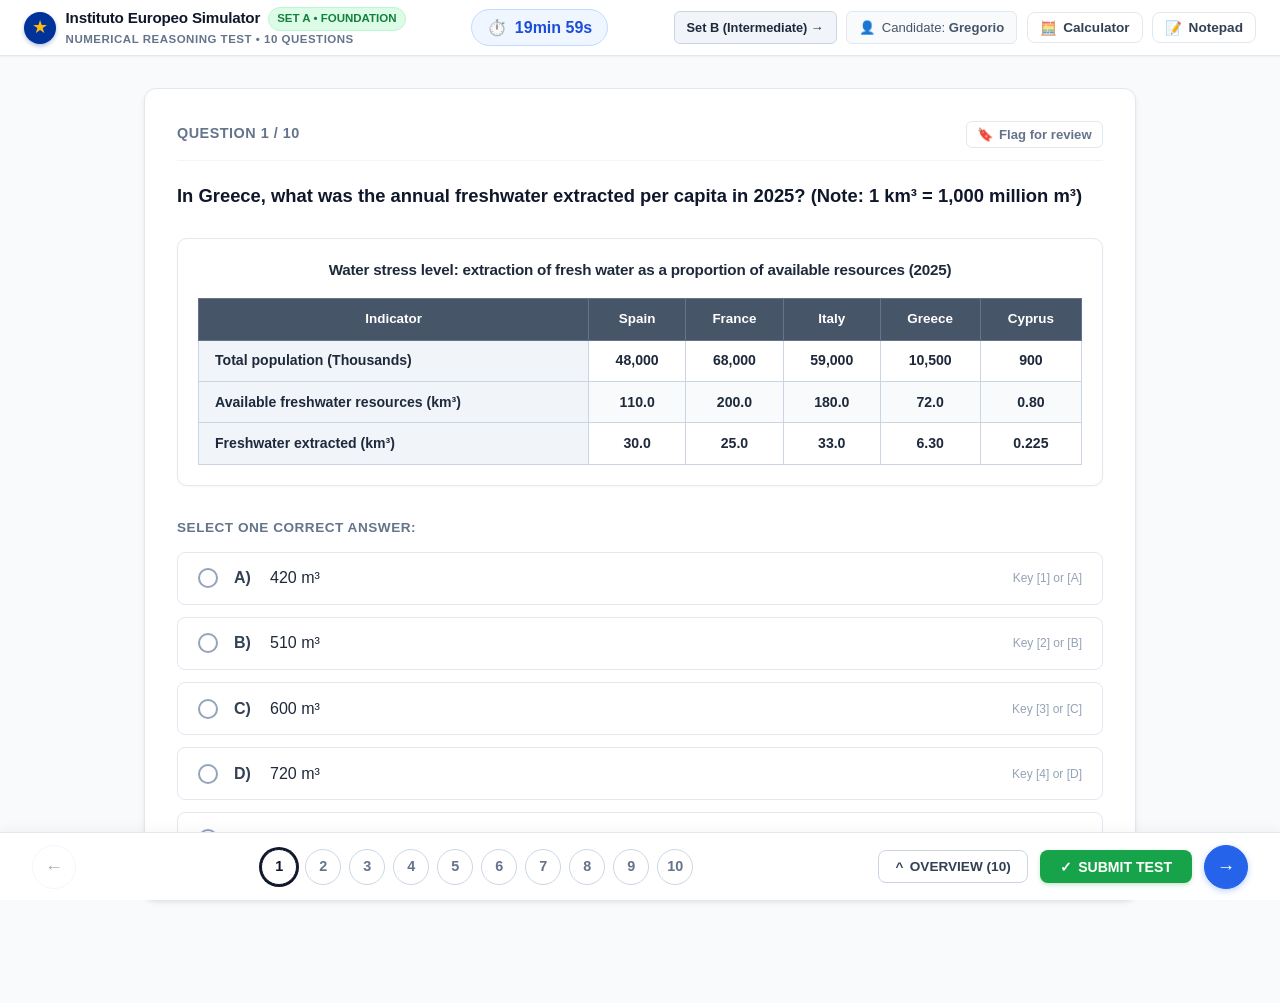
==== commit 207781b3: "Add EPSO Numerical Reasoning Set B (Intermediate) with 10 new questions, SVG charts and cross-naviga" ====
--- a/epso_simulator_en.html
+++ b/epso_simulator_en.html
@@ -1041,7 +1041,10 @@
       <div class="eu-logo-badge">
         <div class="eu-star-logo">★</div>
         <div class="logo-text-wrap">
-          <span class="logo-title">Instituto Europeo Simulator</span>
+          <div style="display:flex; align-items:center; gap:0.5rem;">
+            <span class="logo-title">Instituto Europeo Simulator</span>
+            <span style="background:#dcfce7; border:1px solid #bbf7d0; color:#15803d; font-size:0.72rem; font-weight:700; padding:2px 8px; border-radius:9999px; text-transform:uppercase;">Set A • Foundation</span>
+          </div>
           <span class="logo-sub">Numerical Reasoning Test • 10 Questions</span>
         </div>
       </div>
@@ -1055,6 +1058,9 @@
     </div>
 
     <div class="header-right">
+      <a href="epso_simulator_en_v2.html" style="background:#f1f5f9; border:1px solid #cbd5e1; color:#1e293b; font-size:0.8rem; font-weight:700; padding:0.35rem 0.75rem; border-radius:6px; text-decoration:none; display:flex; align-items:center; gap:0.35rem;" title="Try Set B (Intermediate Level)">
+        <span>Set B (Intermediate) →</span>
+      </a>
       <div class="candidate-pill">
         <span>👤</span>
         <span>Candidate: <strong>Gregorio</strong></span>
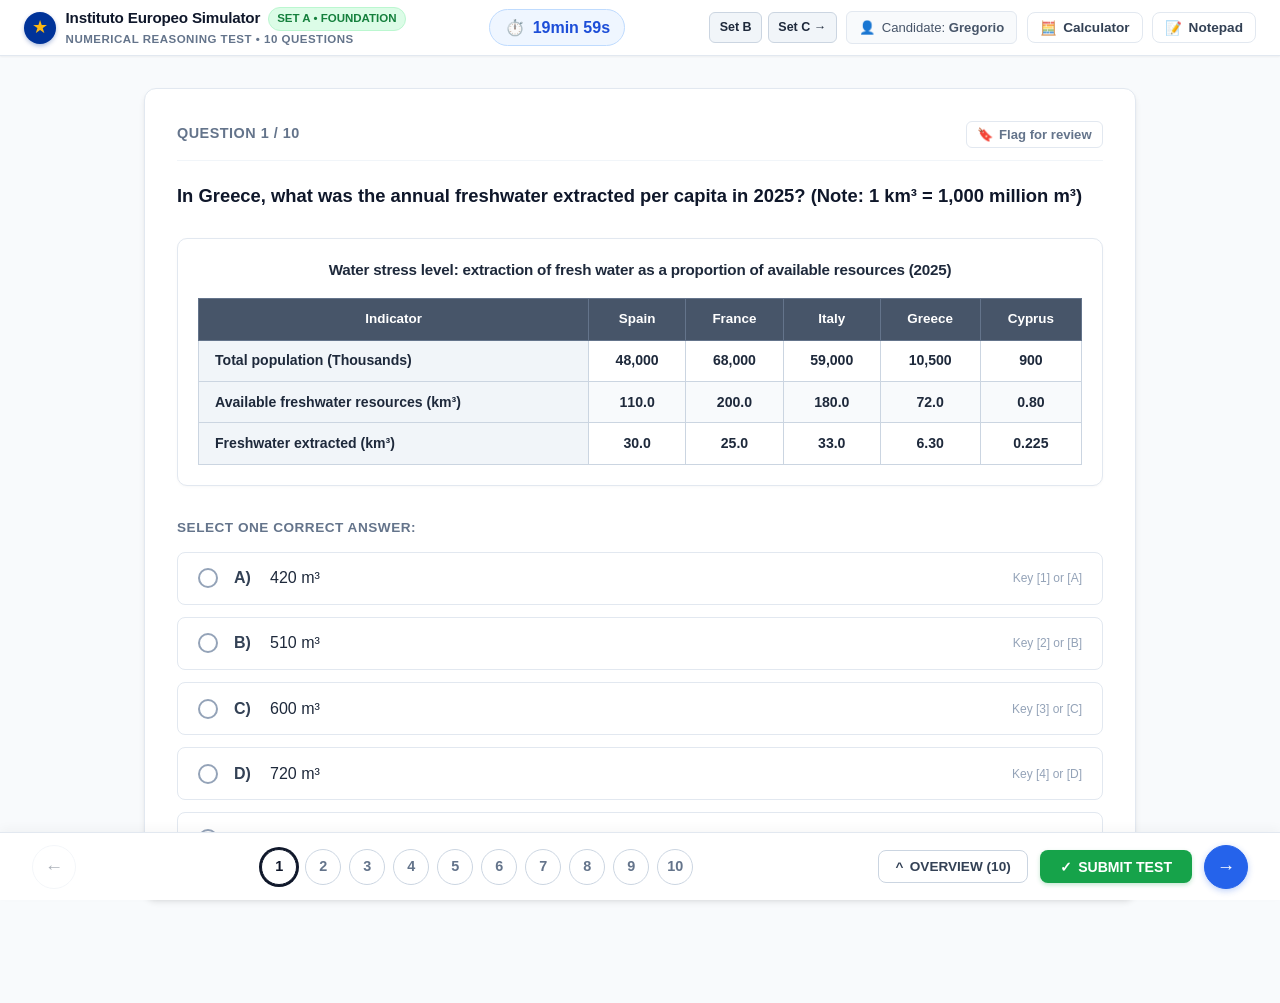
==== commit 261ccbb1: "Add EPSO Numerical Reasoning Set C (Advanced Intermediate) with 10 diversified questions and cross-n" ====
--- a/epso_simulator_en.html
+++ b/epso_simulator_en.html
@@ -1058,9 +1058,10 @@
     </div>
 
     <div class="header-right">
-      <a href="epso_simulator_en_v2.html" style="background:#f1f5f9; border:1px solid #cbd5e1; color:#1e293b; font-size:0.8rem; font-weight:700; padding:0.35rem 0.75rem; border-radius:6px; text-decoration:none; display:flex; align-items:center; gap:0.35rem;" title="Try Set B (Intermediate Level)">
-        <span>Set B (Intermediate) →</span>
-      </a>
+      <div style="display:flex; gap:0.35rem;">
+        <a href="epso_simulator_en_v2.html" style="background:#f1f5f9; border:1px solid #cbd5e1; color:#1e293b; font-size:0.78rem; font-weight:700; padding:0.35rem 0.6rem; border-radius:6px; text-decoration:none;" title="Set B (Intermediate Level)">Set B</a>
+        <a href="epso_simulator_en_v3.html" style="background:#f1f5f9; border:1px solid #cbd5e1; color:#1e293b; font-size:0.78rem; font-weight:700; padding:0.35rem 0.6rem; border-radius:6px; text-decoration:none;" title="Set C (Advanced Intermediate)">Set C →</a>
+      </div>
       <div class="candidate-pill">
         <span>👤</span>
         <span>Candidate: <strong>Gregorio</strong></span>
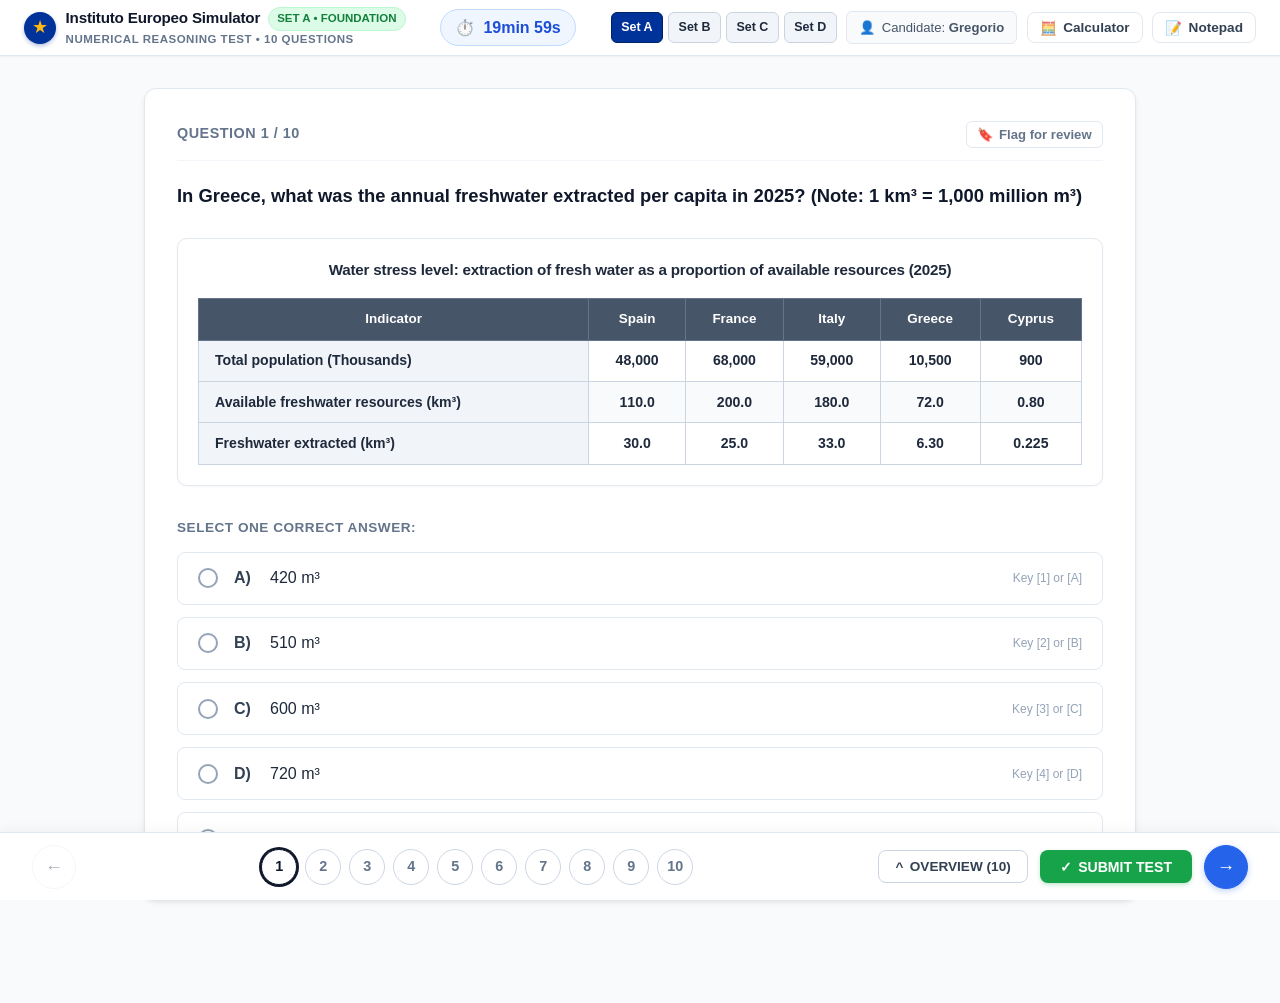
==== commit 03234705: "Add EPSO Numerical Reasoning Set D (Cost-Volume-Profit & Break-even) with 10 questions, SVG charts a" ====
--- a/epso_simulator_en.html
+++ b/epso_simulator_en.html
@@ -1058,9 +1058,11 @@
     </div>
 
     <div class="header-right">
-      <div style="display:flex; gap:0.35rem;">
-        <a href="epso_simulator_en_v2.html" style="background:#f1f5f9; border:1px solid #cbd5e1; color:#1e293b; font-size:0.78rem; font-weight:700; padding:0.35rem 0.6rem; border-radius:6px; text-decoration:none;" title="Set B (Intermediate Level)">Set B</a>
-        <a href="epso_simulator_en_v3.html" style="background:#f1f5f9; border:1px solid #cbd5e1; color:#1e293b; font-size:0.78rem; font-weight:700; padding:0.35rem 0.6rem; border-radius:6px; text-decoration:none;" title="Set C (Advanced Intermediate)">Set C →</a>
+      <div style="display:flex; gap:0.3rem;">
+        <a href="epso_simulator_en.html" style="background:#003399; border:1px solid #002266; color:#ffffff; font-size:0.78rem; font-weight:700; padding:0.35rem 0.6rem; border-radius:6px; text-decoration:none;" title="Set A (Foundation)">Set A</a>
+        <a href="epso_simulator_en_v2.html" style="background:#f1f5f9; border:1px solid #cbd5e1; color:#1e293b; font-size:0.78rem; font-weight:600; padding:0.35rem 0.6rem; border-radius:6px; text-decoration:none;" title="Set B (Intermediate)">Set B</a>
+        <a href="epso_simulator_en_v3.html" style="background:#f1f5f9; border:1px solid #cbd5e1; color:#1e293b; font-size:0.78rem; font-weight:600; padding:0.35rem 0.6rem; border-radius:6px; text-decoration:none;" title="Set C (Advanced)">Set C</a>
+        <a href="epso_simulator_en_v4.html" style="background:#f1f5f9; border:1px solid #cbd5e1; color:#1e293b; font-size:0.78rem; font-weight:600; padding:0.35rem 0.6rem; border-radius:6px; text-decoration:none;" title="Set D (Cost & Break-even)">Set D</a>
       </div>
       <div class="candidate-pill">
         <span>👤</span>
